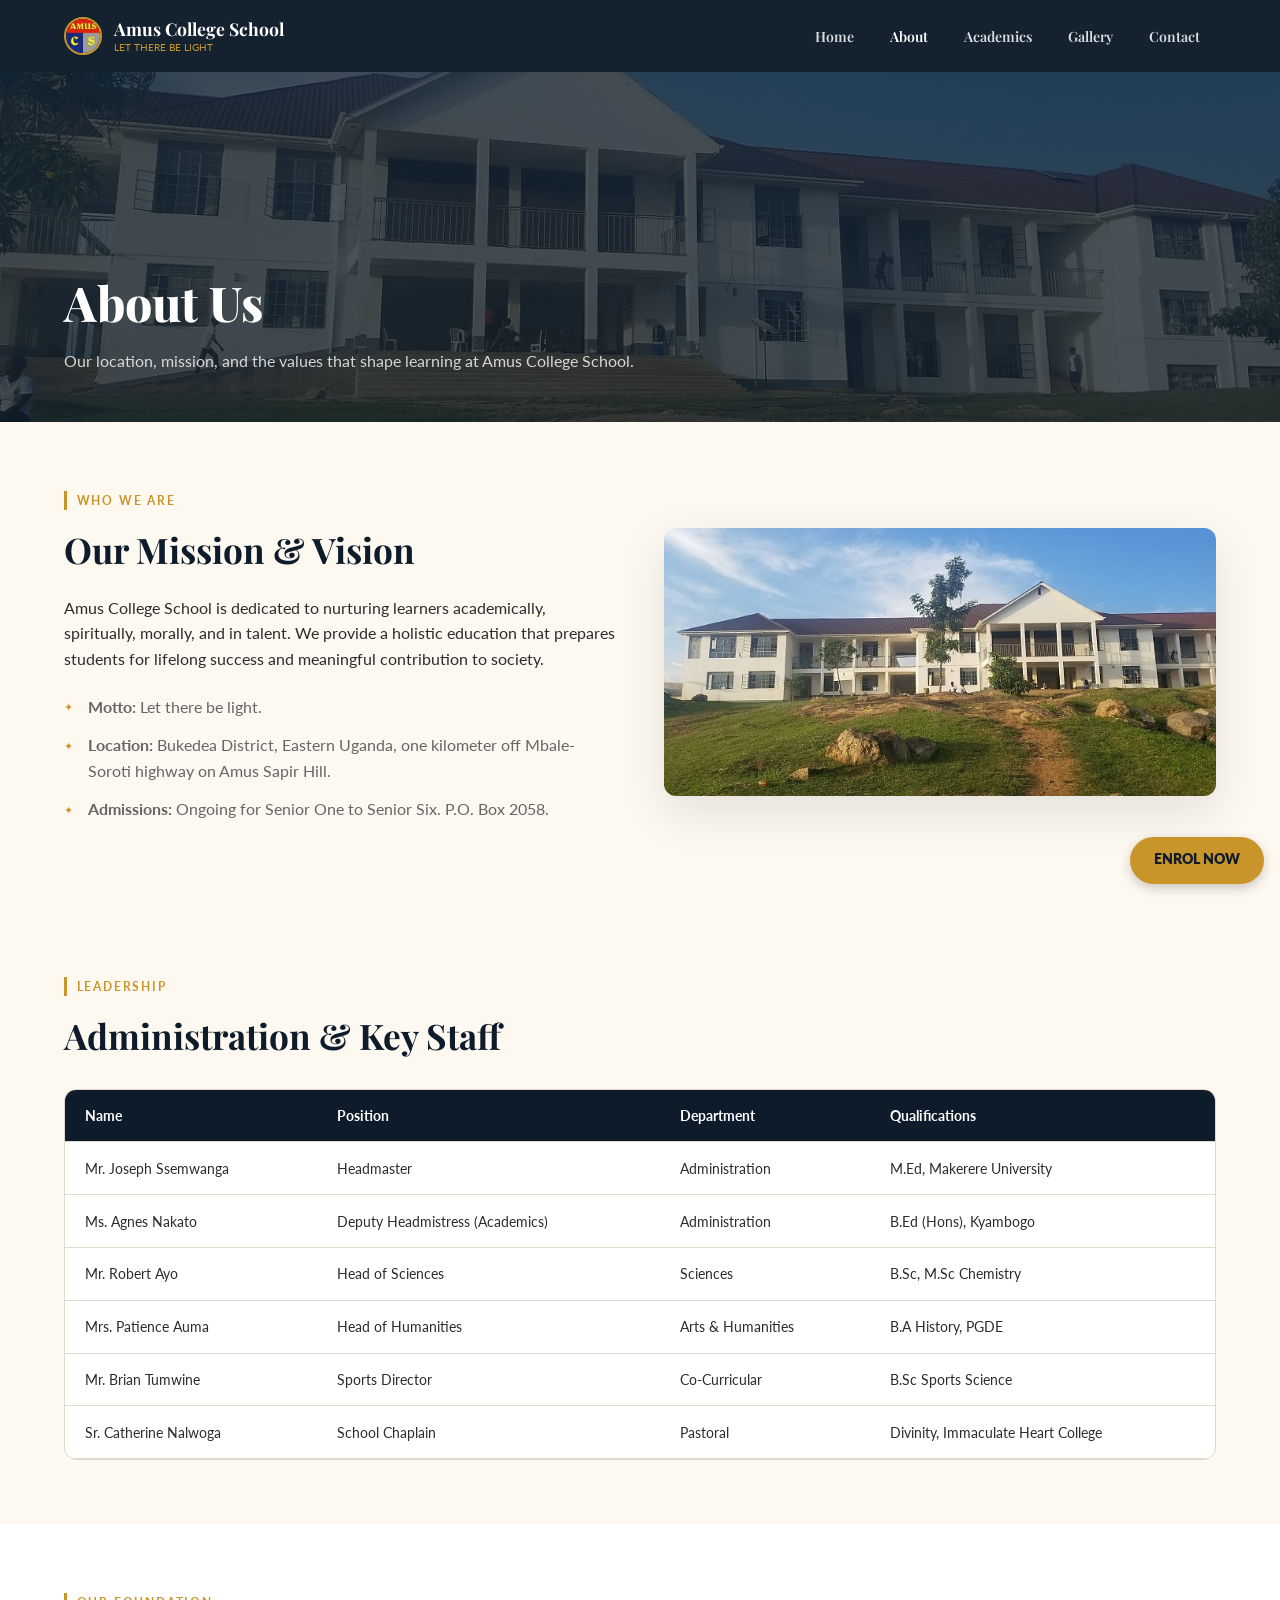
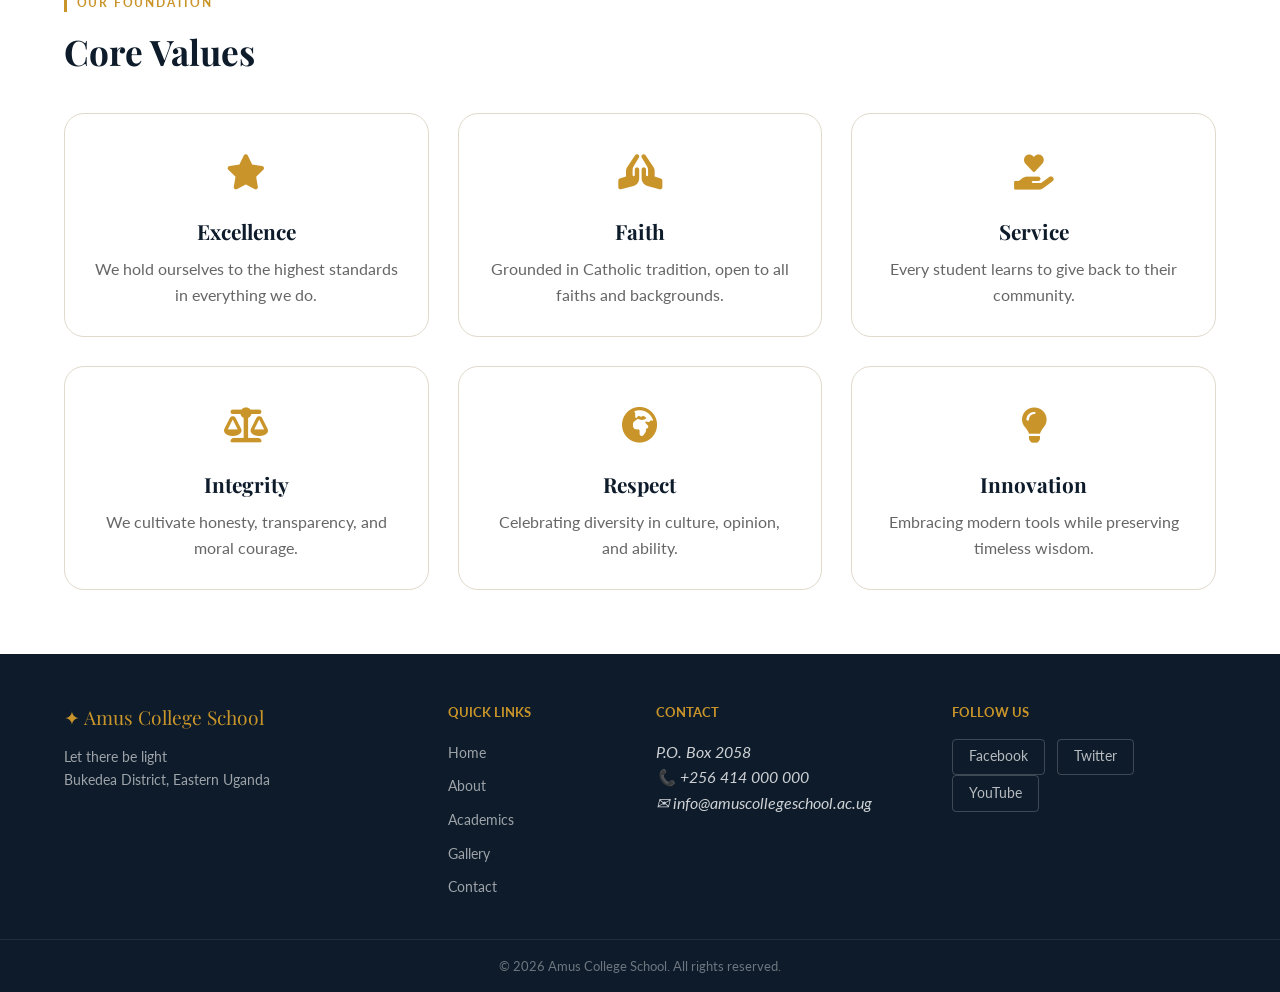
==== about.html @ 191d6534 "Initial commit" ====
<!DOCTYPE html>
<html lang="en">
<head>
  <meta charset="UTF-8" />
  <meta name="viewport" content="width=device-width, initial-scale=1.0" />
  <title>Amus College School – About Us</title>
  <!-- Google Fonts (same as main site) -->
  <link rel="preconnect" href="https://fonts.googleapis.com">
  <link rel="preconnect" href="https://fonts.gstatic.com" crossorigin>
  <link href="https://fonts.googleapis.com/css2?family=Playfair+Display:ital,wght@0,700;0,900;1,700&family=Lato:wght@400;600;700&display=swap" rel="stylesheet">
  <!-- Font Awesome 6 (free icons) -->
  <link rel="stylesheet" href="https://cdnjs.cloudflare.com/ajax/libs/font-awesome/6.0.0-beta3/css/all.min.css">
  <style>
    /* ---------- GLOBAL STYLES (matching main site) ---------- */
    :root {
      --navy: #0d1b2a;
      --gold: #c9952a;
      --gold-light: #f0c96a;
      --cream: #fdf8f0;
      --white: #ffffff;
      --text: #2c2c2c;
      --text-light: #666;
      --border: #e0d9cc;
      --light-bg: #f5f0e8;
      --header-h: 72px;
    }

    * {
      margin: 0;
      padding: 0;
      box-sizing: border-box;
    }

    body {
      font-family: 'Lato', sans-serif;
      color: var(--text);
      background: var(--cream);
      line-height: 1.6;
    }

    h1, h2, h3, h4, .logo-name, .nav-link {
      font-family: 'Playfair Display', serif;
    }

    .container {
      max-width: 1200px;
      margin: 0 auto;
      padding: 0 1.5rem;
    }

    .section-pad {
      padding: 4rem 0;
    }

    .section-label {
      display: inline-block;
      text-transform: uppercase;
      letter-spacing: 0.15em;
      font-size: 0.75rem;
      font-weight: 700;
      color: var(--gold);
      border-left: 3px solid var(--gold);
      padding-left: 0.6rem;
      margin-bottom: 0.75rem;
    }

    h2 {
      font-size: clamp(1.5rem, 3vw, 2.2rem);
      margin-bottom: 1rem;
      color: var(--navy);
    }

    .two-col {
      display: grid;
      grid-template-columns: 1fr 1fr;
      gap: 3rem;
      align-items: center;
    }

    .styled-list {
      list-style: none;
      margin: 1rem 0;
    }
    .styled-list li {
      padding: 0.4rem 0 0.4rem 1.5rem;
      position: relative;
      color: var(--text-light);
    }
    .styled-list li::before {
      content: '✦';
      position: absolute;
      left: 0;
      color: var(--gold);
      font-size: 0.7rem;
      top: 0.7rem;
    }

    .welcome-img {
      border-radius: 12px;
      width: 100%;
      object-fit: cover;
      box-shadow: 0 16px 48px rgba(13,27,42,0.1);
    }

    /* Table styles */
    .table-wrap {
      overflow-x: auto;
      border-radius: 12px;
      margin-top: 1.5rem;
      background: var(--white);
      border: 1px solid var(--border);
    }
    .staff-table {
      width: 100%;
      border-collapse: collapse;
      font-size: 0.9rem;
    }
    .staff-table thead tr {
      background: var(--navy);
      color: var(--white);
    }
    .staff-table th, .staff-table td {
      padding: 0.9rem 1.25rem;
      text-align: left;
      border-bottom: 1px solid var(--border);
    }
    .staff-table th {
      font-weight: 700;
    }
    .staff-table tbody tr:hover {
      background: rgba(201,149,42,0.05);
    }

    /* Values grid (cards) - now on white background (no navy) */
    .values-grid {
      display: grid;
      grid-template-columns: repeat(auto-fit, minmax(280px, 1fr));
      gap: 1.8rem;
      margin-top: 2rem;
    }
    .value-card {
      background: var(--white);
      border: 1px solid var(--border);
      border-radius: 20px;
      padding: 1.8rem;
      text-align: center;
      transition: transform 0.2s ease;
    }
    .value-card:hover {
      transform: translateY(-5px);
      border-color: var(--gold-light);
    }
    .val-icon {
      font-size: 2.2rem;
      margin-bottom: 1rem;
      display: block;
      color: var(--gold);
    }
    .value-card h4 {
      font-size: 1.3rem;
      margin-bottom: 0.5rem;
      color: var(--navy);
    }
    .value-card p {
      color: var(--text-light);
    }

    /* Background variant for dark section (not used for Core Values anymore, but kept for any future use) */
    .bg-dark-alt {
      background: var(--navy);
    }
    .bg-dark-alt .section-label {
      color: var(--gold);
    }
    .bg-dark-alt h2 {
      color: var(--white);
    }
    .bg-dark-alt .value-card {
      background: rgba(255,255,255,0.06);
      border-color: rgba(255,255,255,0.1);
    }
    .bg-dark-alt .value-card h4 {
      color: var(--gold-light);
    }
    .bg-dark-alt .value-card p {
      color: rgba(255,255,255,0.7);
    }
    .bg-dark-alt .val-icon {
      color: var(--gold);
    }

    /* Header & Navigation (identical to main site) */
    #main-header {
      position: fixed;
      top: 0; left: 0; right: 0;
      z-index: 1000;
      height: var(--header-h);
      background: rgba(13, 27, 42, 0.97);
      backdrop-filter: blur(8px);
    }
    .header-inner {
      max-width: 1200px;
      margin: 0 auto;
      padding: 0 1.5rem;
      height: 100%;
      display: flex;
      align-items: center;
      justify-content: space-between;
    }
    .logo-block { display: flex; align-items: center; gap: 0.75rem; }
    .logo-crest { width: 38px; height: 38px; border-radius: 50%; border: 2px solid var(--gold); display: grid; place-items: center; }
    .logo-crest img { width: 100%; height: 100%; object-fit: cover; border-radius: 50%; }
    .logo-name { font-size: 1.1rem; font-weight: 700; color: var(--white); margin-bottom: 0.1rem; }
    .logo-tag { font-size: 0.65rem; color: var(--gold); text-transform: uppercase; display: inline-block; }
    /* Ensure tagline sits slightly below school name */
    .logo-block > div {
      display: flex;
      flex-direction: column;
      align-items: flex-start;
      line-height: 1.2;
    }
    #main-nav ul { display: flex; align-items: center; gap: 0.25rem; list-style: none; }
    .nav-link { padding: 0.5rem 1rem; color: rgba(255,255,255,0.85); font-size: 0.88rem; font-weight: 600; text-decoration: none; }
    .nav-link:hover, .nav-link.active { color: var(--white); }
    .hamburger { display: none; flex-direction: column; justify-content: center; gap: 5px; background: var(--navy); border: 1px solid var(--gold); cursor: pointer; position: fixed; right: 1rem; top: 1.1rem; z-index: 1001; width: 44px; height: 44px; border-radius: 4px; }
    .hamburger span { display: block; width: 24px; height: 2px; background: var(--white); margin: 0 auto; }

    /* Page Banner */
    .page-banner {
      position: relative;
      height: 350px;
      display: flex;
      align-items: flex-end;
      padding-bottom: 3rem;
      background-size: cover;
      background-position: center;
      margin-top: var(--header-h);
    }
    .banner-overlay {
      position: absolute;
      inset: 0;
      background: rgba(13,27,42,0.75);
    }
    .banner-content {
      position: relative;
      z-index: 1;
      padding: 0 1.5rem;
      max-width: 1200px;
      margin: 0 auto;
      width: 100%;
    }
    .banner-content h1 {
      color: var(--white);
      font-size: clamp(2rem, 5vw, 3rem);
      font-weight: 800;
    }
    .banner-content p {
      color: rgba(255,255,255,0.8);
      margin-top: 0.5rem;
    }

    /* Footer */
    #main-footer {
      background: var(--navy);
      color: rgba(255,255,255,0.8);
      padding: 3rem 0 0;
    }
    .footer-inner {
      max-width: 1200px;
      margin: 0 auto;
      padding: 0 1.5rem 2rem;
      display: grid;
      grid-template-columns: 2fr 1fr 1.5fr 1.5fr;
      gap: 2rem;
    }
    .footer-logo {
      font-family: 'Playfair Display', serif;
      font-size: 1.2rem;
      color: var(--gold);
      margin-bottom: 0.75rem;
    }
    .footer-col p { font-size: 0.9rem; color: rgba(255,255,255,0.6); }
    .footer-col h5 { font-size: 0.8rem; font-weight: 700; text-transform: uppercase; color: var(--gold); margin-bottom: 1rem; }
    .footer-col ul { list-style: none; }
    .footer-col ul li { margin-bottom: 0.5rem; }
    .footer-col ul a { color: rgba(255,255,255,0.6); text-decoration: none; font-size: 0.9rem; }
    .footer-col ul a:hover { color: var(--gold); }
    .social-btn { display: inline-block; padding: 0.4rem 1rem; border: 1px solid rgba(255,255,255,0.2); border-radius: 4px; color: rgba(255,255,255,0.7); font-size: 0.85rem; text-decoration: none; margin-right: 0.5rem; }
    .footer-bottom {
      border-top: 1px solid rgba(255,255,255,0.08);
      padding: 1rem 1.5rem;
      text-align: center;
      font-size: 0.8rem;
      color: rgba(255,255,255,0.4);
    }

    /* Floating CTA */
    .floating-enrol-btn {
      position: fixed;
      right: 1rem; bottom: 1rem;
      z-index: 1200;
      background: var(--gold);
      color: var(--navy);
      font-weight: 800;
      font-size: 0.85rem;
      text-transform: uppercase;
      padding: 0.8rem 1.5rem;
      border-radius: 999px;
      text-decoration: none;
      box-shadow: 0 4px 12px rgba(0,0,0,0.2);
    }

    /* Responsive */
    @media (max-width: 768px) {
      #main-header { display: none; }
      .hamburger { display: flex; background: var(--navy); position: fixed; right: 1rem; top: 1rem; z-index: 9999; }
      #main-nav {
        position: fixed;
        top: 0; left: 0; right: 0;
        background: var(--navy);
        padding: 5rem 1.5rem 2rem;
        transform: translateY(-110%);
        transition: transform 0.25s ease;
        z-index: 9998;
      }
      #main-nav.open { transform: translateY(0); }
      #main-nav ul { flex-direction: column; gap: 0.5rem; }
      .nav-link { display: block; padding: 0.75rem 0; border-bottom: 1px solid rgba(255,255,255,0.1); }
      .two-col { grid-template-columns: 1fr; gap: 2rem; }
      .footer-inner { grid-template-columns: 1fr; }
      .page-banner { height: 250px; }
    }

    /* Scroll reveal animation */
    .value-card, .staff-table, .welcome-img {
      opacity: 0;
      transform: translateY(20px);
      transition: opacity 0.5s ease, transform 0.5s ease;
    }
    .animate-in {
      opacity: 1 !important;
      transform: translateY(0) !important;
    }
  </style>
</head>
<body data-page-title="About">

  <!-- HEADER / NAV -->
  <header id="main-header">
    <div class="header-inner">
      <div class="logo-block">
        <div class="logo-crest"><img src="images/sd_634c3c886d6c9.jpg" alt="Amus College School logo" /></div>
        <div>
          <span class="logo-name">Amus College School</span>
          <span class="logo-tag">Let there be light</span>
        </div>
      </div>
      <nav id="main-nav">
        <ul>
          <li><a href="index.html" class="nav-link">Home</a></li>
          <li><a href="about.html" class="nav-link active">About</a></li>
          <li><a href="academics.html" class="nav-link">Academics</a></li>
          <li><a href="gallery.html" class="nav-link">Gallery</a></li>
          <li><a href="contact.html" class="nav-link">Contact</a></li>
        </ul>
      </nav>
      <button class="hamburger" id="hamburger" aria-label="Toggle menu">
        <span></span><span></span><span></span>
      </button>
    </div>
  </header>

  <!-- PAGE BANNER -->
  <section class="page-banner" style="background-image: url('images/sd_63274e34be51c.jpg')">
    <div class="banner-overlay"></div>
    <div class="banner-content">
      <h1>About Us</h1>
      <p>Our location, mission, and the values that shape learning at Amus College School.</p>
    </div>
  </section>

  <!-- MISSION & VISION -->
  <section class="section-pad">
    <div class="container two-col">
      <div>
        <span class="section-label">Who We Are</span>
        <h2>Our Mission &amp; Vision</h2>
        <p>Amus College School is dedicated to nurturing learners academically, spiritually, morally, and in talent. We provide a holistic education that prepares students for lifelong success and meaningful contribution to society.</p>
        <ul class="styled-list">
          <li><strong>Motto:</strong> Let there be light.</li>
          <li><strong>Location:</strong> Bukedea District, Eastern Uganda, one kilometer off Mbale-Soroti highway on Amus Sapir Hill.</li>
          <li><strong>Admissions:</strong> Ongoing for Senior One to Senior Six. P.O. Box 2058.</li>
        </ul>
      </div>
      <div class="welcome-img-wrap">
        <img src="images/sd_63274c30bddf9.jpg" alt="School main building" class="welcome-img" />
      </div>
    </div>
  </section>

  <!-- STAFF TABLE: Leadership -->
  <section class="section-pad">
    <div class="container">
      <span class="section-label">Leadership</span>
      <h2>Administration &amp; Key Staff</h2>
      <div class="table-wrap">
        <table class="staff-table">
          <thead>
            <tr><th>Name</th><th>Position</th><th>Department</th><th>Qualifications</th></tr>
          </thead>
          <tbody>
            <tr><td>Mr. Joseph Ssemwanga</td><td>Headmaster</td><td>Administration</td><td>M.Ed, Makerere University</td></tr>
            <tr><td>Ms. Agnes Nakato</td><td>Deputy Headmistress (Academics)</td><td>Administration</td><td>B.Ed (Hons), Kyambogo</td></tr>
            <tr><td>Mr. Robert Ayo</td><td>Head of Sciences</td><td>Sciences</td><td>B.Sc, M.Sc Chemistry</td></tr>
            <tr><td>Mrs. Patience Auma</td><td>Head of Humanities</td><td>Arts & Humanities</td><td>B.A History, PGDE</td></tr>
            <tr><td>Mr. Brian Tumwine</td><td>Sports Director</td><td>Co-Curricular</td><td>B.Sc Sports Science</td></tr>
            <tr><td>Sr. Catherine Nalwoga</td><td>School Chaplain</td><td>Pastoral</td><td>Divinity, Immaculate Heart College</td></tr>
          </tbody>
        </table>
      </div>
    </div>
  </section>

  <!-- CORE VALUES SECTION – NOW ON WHITE BACKGROUND (no navy) -->
  <section class="section-pad" style="background: var(--white);">
    <div class="container">
      <span class="section-label">Our Foundation</span>
      <h2>Core Values</h2>
      <div class="values-grid">
        <div class="value-card"><div class="val-icon"><i class="fas fa-star"></i></div><h4>Excellence</h4><p>We hold ourselves to the highest standards in everything we do.</p></div>
        <div class="value-card"><div class="val-icon"><i class="fas fa-hands-praying"></i></div><h4>Faith</h4><p>Grounded in Catholic tradition, open to all faiths and backgrounds.</p></div>
        <div class="value-card"><div class="val-icon"><i class="fas fa-hand-holding-heart"></i></div><h4>Service</h4><p>Every student learns to give back to their community.</p></div>
        <div class="value-card"><div class="val-icon"><i class="fas fa-balance-scale"></i></div><h4>Integrity</h4><p>We cultivate honesty, transparency, and moral courage.</p></div>
        <div class="value-card"><div class="val-icon"><i class="fas fa-globe-africa"></i></div><h4>Respect</h4><p>Celebrating diversity in culture, opinion, and ability.</p></div>
        <div class="value-card"><div class="val-icon"><i class="fas fa-lightbulb"></i></div><h4>Innovation</h4><p>Embracing modern tools while preserving timeless wisdom.</p></div>
      </div>
    </div>
  </section>

   <!-- FOOTER: shared footer component -->
  <footer id="main-footer">
    <div class="footer-inner">
      <div class="footer-col">
        <!-- sch: footer branding updated -->
        <div class="footer-logo">✦ Amus College School</div>
        <p>Let there be light<br />Bukedea District, Eastern Uganda</p>
      </div>
      <div class="footer-col">
        <h5>Quick Links</h5>
        <ul>
          <li><a href="index.html">Home</a></li>
          <li><a href="about.html">About</a></li>
          <li><a href="academics.html">Academics</a></li>
          <li><a href="gallery.html">Gallery</a></li>
          <li><a href="contact.html">Contact</a></li>
        </ul>
      </div>
      <div class="footer-col">
        <h5>Contact</h5>
        <!-- sch: contact email updated -->
        <address>P.O. Box 2058<br />📞 +256 414 000 000<br />✉ info@amuscollegeschool.ac.ug</address>
      </div>
      <div class="footer-col">
        <h5>Follow Us</h5>
        <div class="social-links">
          <a href="#" class="social-btn">Facebook</a>
          <a href="#" class="social-btn">Twitter</a>
          <a href="#" class="social-btn">YouTube</a>
        </div>
      </div>
    </div>
    <!-- sch: copyright name updated -->
    <div class="footer-bottom"><p>&copy; 2026 Amus College School. All rights reserved.</p></div>
  </footer>
  

  <a href="contact.html#registration" class="floating-enrol-btn">Enrol Now</a>

  <script>
    (function() {
      // Brand injection
      const brand = { name: 'Amus College School', tagline: 'Let there be light' };
      const logoNameEls = document.querySelectorAll('.logo-name');
      const logoTags = document.querySelectorAll('.logo-tag');
      const footerLogo = document.querySelector('.footer-logo');
      logoNameEls.forEach(el => el.textContent = brand.name);
      logoTags.forEach(el => el.textContent = brand.tagline);
      if (footerLogo) footerLogo.textContent = `✦ ${brand.name}`;
      
      // Page title
      const pageTitle = document.body.getAttribute('data-page-title');
      if (pageTitle) document.title = `${brand.name} – ${pageTitle}`;

      // Header scroll shadow
      const header = document.getElementById('main-header');
      if (header) {
        window.addEventListener('scroll', () => {
          header.style.boxShadow = window.scrollY > 30 ? '0 4px 24px rgba(0,0,0,0.4)' : '';
        });
      }

      // Hamburger menu
      const hamburger = document.getElementById('hamburger');
      const mainNav = document.getElementById('main-nav');
      if (hamburger && mainNav) {
        hamburger.addEventListener('click', () => {
          const isOpen = mainNav.classList.toggle('open');
          hamburger.setAttribute('aria-expanded', isOpen);
          const spans = hamburger.querySelectorAll('span');
          if (isOpen) {
            spans[0].style.transform = 'rotate(45deg) translate(5px, 5px)';
            spans[1].style.opacity = '0';
            spans[2].style.transform = 'rotate(-45deg) translate(5px, -5px)';
          } else {
            spans.forEach(s => { s.style.transform = ''; s.style.opacity = ''; });
          }
        });
        mainNav.querySelectorAll('.nav-link').forEach(link => {
          link.addEventListener('click', () => {
            mainNav.classList.remove('open');
            hamburger.setAttribute('aria-expanded', 'false');
            hamburger.querySelectorAll('span').forEach(s => { s.style.transform = ''; s.style.opacity = ''; });
          });
        });
      }

      // Scroll reveal animation
      const animatedElements = document.querySelectorAll('.value-card, .staff-table, .welcome-img');
      const observer = new IntersectionObserver((entries) => {
        entries.forEach(entry => {
          if (entry.isIntersecting) {
            entry.target.classList.add('animate-in');
            observer.unobserve(entry.target);
          }
        });
      }, { threshold: 0.1 });
      animatedElements.forEach(el => observer.observe(el));
    })();
  </script>
</body>
</html>
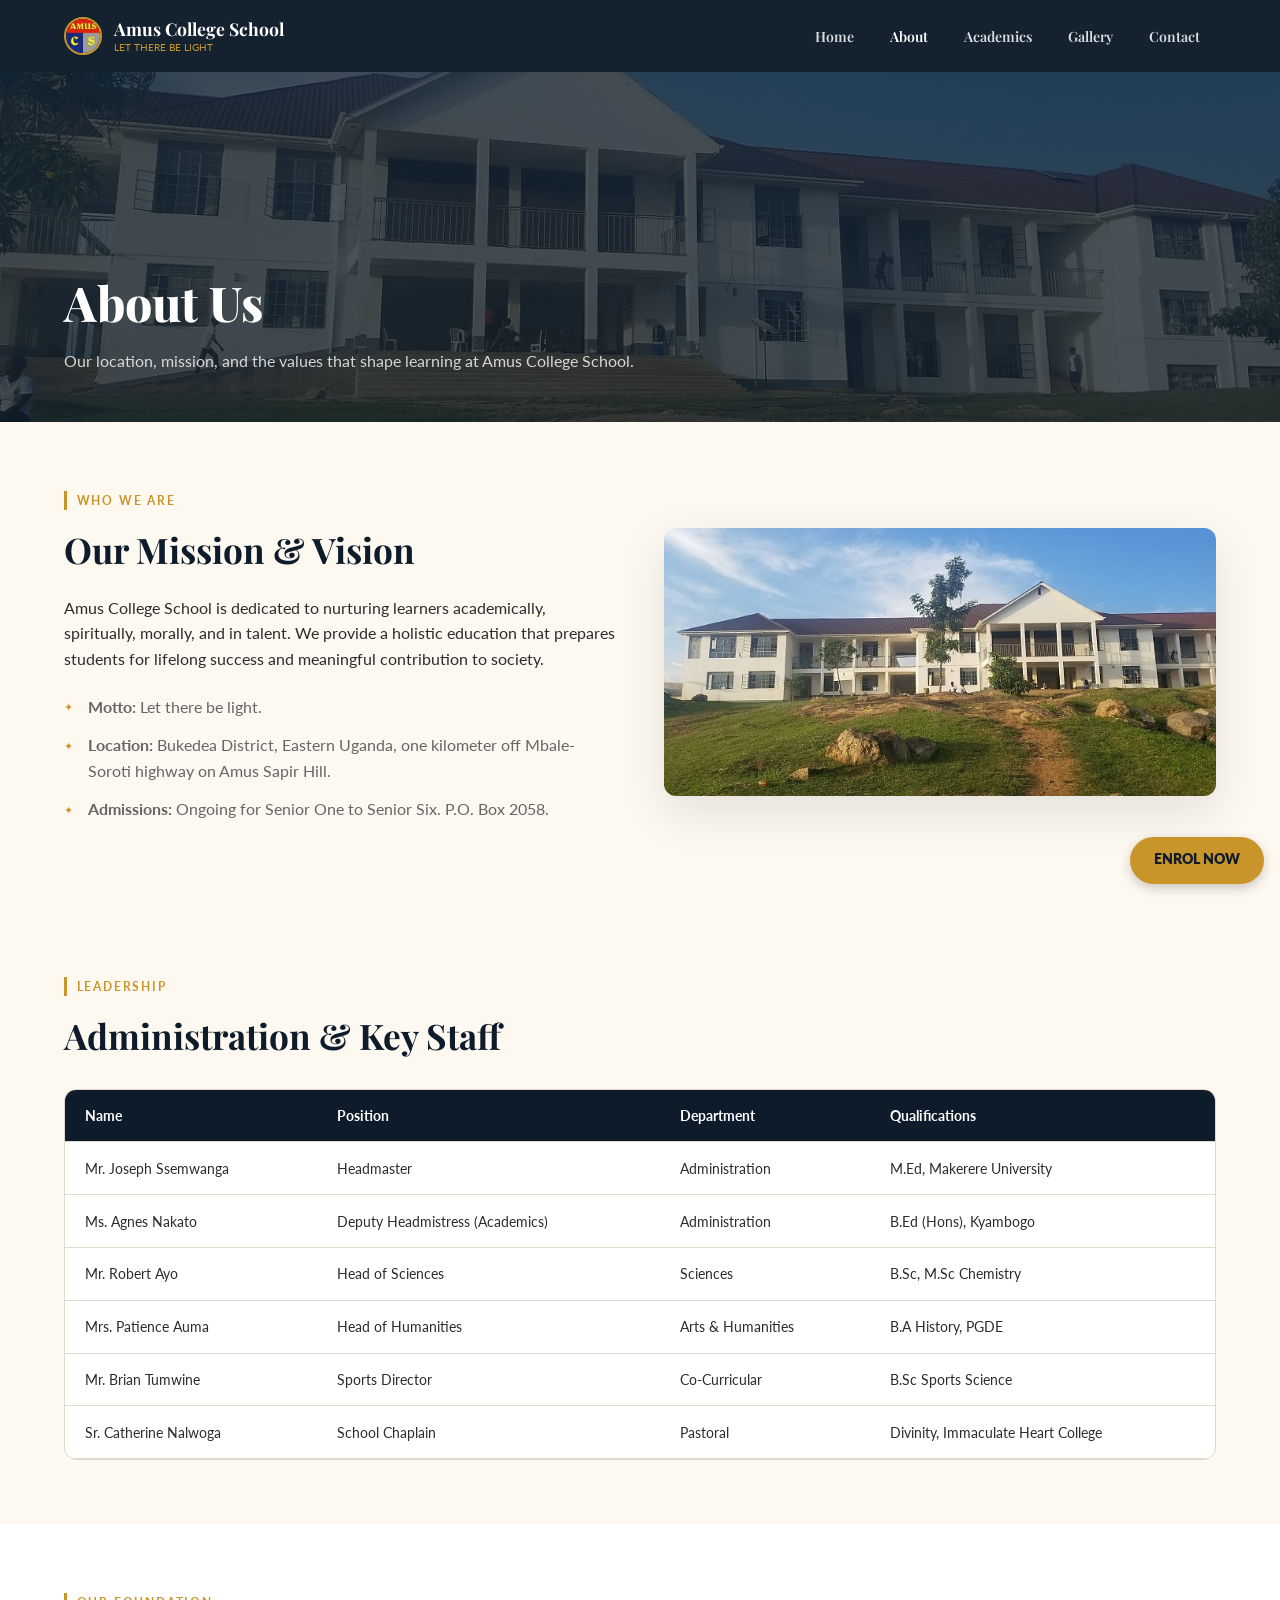
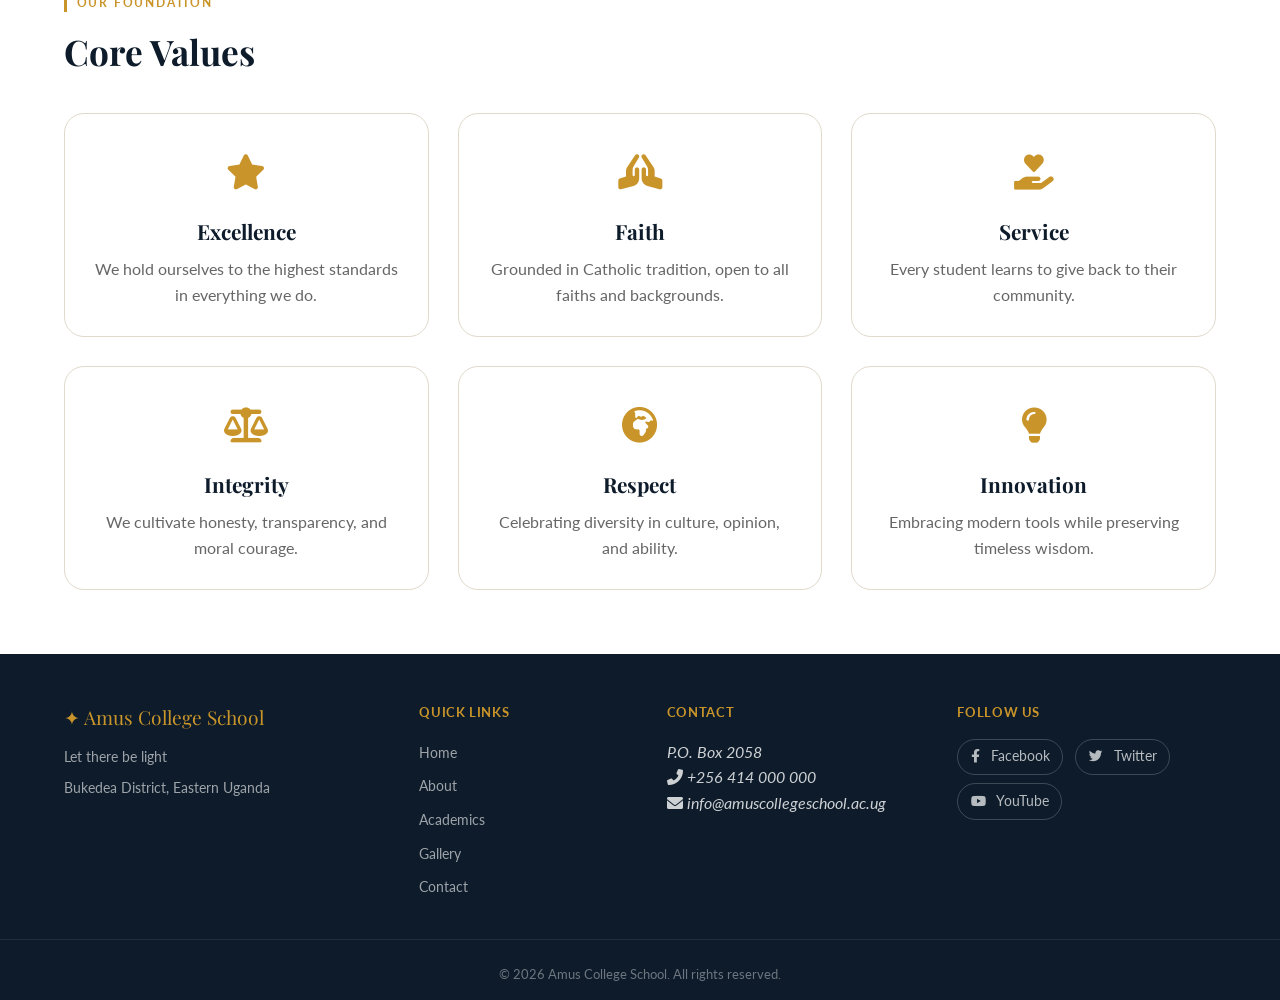
==== commit afef3115: "Initial commit" ====
--- a/about.html
+++ b/about.html
@@ -4,11 +4,11 @@
   <meta charset="UTF-8" />
   <meta name="viewport" content="width=device-width, initial-scale=1.0" />
   <title>Amus College School – About Us</title>
-  <!-- Google Fonts (same as main site) -->
+  <!-- Google Fonts -->
   <link rel="preconnect" href="https://fonts.googleapis.com">
   <link rel="preconnect" href="https://fonts.gstatic.com" crossorigin>
   <link href="https://fonts.googleapis.com/css2?family=Playfair+Display:ital,wght@0,700;0,900;1,700&family=Lato:wght@400;600;700&display=swap" rel="stylesheet">
-  <!-- Font Awesome 6 (free icons) -->
+  <!-- Font Awesome 6 -->
   <link rel="stylesheet" href="https://cdnjs.cloudflare.com/ajax/libs/font-awesome/6.0.0-beta3/css/all.min.css">
   <style>
     /* ---------- GLOBAL STYLES (matching main site) ---------- */
@@ -131,7 +131,7 @@
       background: rgba(201,149,42,0.05);
     }
 
-    /* Values grid (cards) - now on white background (no navy) */
+    /* Values grid (cards) */
     .values-grid {
       display: grid;
       grid-template-columns: repeat(auto-fit, minmax(280px, 1fr));
@@ -165,31 +165,7 @@
       color: var(--text-light);
     }
 
-    /* Background variant for dark section (not used for Core Values anymore, but kept for any future use) */
-    .bg-dark-alt {
-      background: var(--navy);
-    }
-    .bg-dark-alt .section-label {
-      color: var(--gold);
-    }
-    .bg-dark-alt h2 {
-      color: var(--white);
-    }
-    .bg-dark-alt .value-card {
-      background: rgba(255,255,255,0.06);
-      border-color: rgba(255,255,255,0.1);
-    }
-    .bg-dark-alt .value-card h4 {
-      color: var(--gold-light);
-    }
-    .bg-dark-alt .value-card p {
-      color: rgba(255,255,255,0.7);
-    }
-    .bg-dark-alt .val-icon {
-      color: var(--gold);
-    }
-
-    /* Header & Navigation (identical to main site) */
+    /* Header & Navigation */
     #main-header {
       position: fixed;
       top: 0; left: 0; right: 0;
@@ -212,7 +188,6 @@
     .logo-crest img { width: 100%; height: 100%; object-fit: cover; border-radius: 50%; }
     .logo-name { font-size: 1.1rem; font-weight: 700; color: var(--white); margin-bottom: 0.1rem; }
     .logo-tag { font-size: 0.65rem; color: var(--gold); text-transform: uppercase; display: inline-block; }
-    /* Ensure tagline sits slightly below school name */
     .logo-block > div {
       display: flex;
       flex-direction: column;
@@ -270,7 +245,7 @@
       margin: 0 auto;
       padding: 0 1.5rem 2rem;
       display: grid;
-      grid-template-columns: 2fr 1fr 1.5fr 1.5fr;
+      grid-template-columns: 1.5fr 1fr 1.2fr 1.2fr;
       gap: 2rem;
     }
     .footer-logo {
@@ -279,16 +254,35 @@
       color: var(--gold);
       margin-bottom: 0.75rem;
     }
-    .footer-col p { font-size: 0.9rem; color: rgba(255,255,255,0.6); }
-    .footer-col h5 { font-size: 0.8rem; font-weight: 700; text-transform: uppercase; color: var(--gold); margin-bottom: 1rem; }
+    .footer-col p { font-size: 0.9rem; color: rgba(255,255,255,0.6); margin-bottom: 0.5rem; }
+    .footer-col h5 { font-size: 0.8rem; font-weight: 700; text-transform: uppercase; color: var(--gold); margin-bottom: 1rem; letter-spacing: 0.05em; }
     .footer-col ul { list-style: none; }
     .footer-col ul li { margin-bottom: 0.5rem; }
-    .footer-col ul a { color: rgba(255,255,255,0.6); text-decoration: none; font-size: 0.9rem; }
+    .footer-col ul a { color: rgba(255,255,255,0.6); text-decoration: none; font-size: 0.9rem; transition: color 0.2s; }
     .footer-col ul a:hover { color: var(--gold); }
-    .social-btn { display: inline-block; padding: 0.4rem 1rem; border: 1px solid rgba(255,255,255,0.2); border-radius: 4px; color: rgba(255,255,255,0.7); font-size: 0.85rem; text-decoration: none; margin-right: 0.5rem; }
+    .social-links .social-btn {
+      display: inline-block;
+      padding: 0.4rem 0.8rem;
+      margin-right: 0.5rem;
+      margin-bottom: 0.5rem;
+      border: 1px solid rgba(255,255,255,0.2);
+      border-radius: 40px;
+      color: rgba(255,255,255,0.7);
+      font-size: 0.85rem;
+      text-decoration: none;
+      transition: all 0.2s;
+    }
+    .social-links .social-btn i {
+      margin-right: 0.4rem;
+    }
+    .social-links .social-btn:hover {
+      background: var(--gold);
+      border-color: var(--gold);
+      color: var(--navy);
+    }
     .footer-bottom {
       border-top: 1px solid rgba(255,255,255,0.08);
-      padding: 1rem 1.5rem;
+      padding: 1.5rem 1.5rem 1rem;
       text-align: center;
       font-size: 0.8rem;
       color: rgba(255,255,255,0.4);
@@ -308,27 +302,69 @@
       border-radius: 999px;
       text-decoration: none;
       box-shadow: 0 4px 12px rgba(0,0,0,0.2);
-    }
-
-    /* Responsive */
+      transition: background 0.2s;
+    }
+    .floating-enrol-btn:hover {
+      background: var(--gold-light);
+    }
+
+    /* ========== MOBILE HEADER FIX (override global) ========== */
     @media (max-width: 768px) {
-      #main-header { display: none; }
-      .hamburger { display: flex; background: var(--navy); position: fixed; right: 1rem; top: 1rem; z-index: 9999; }
+      #main-header {
+        display: flex !important;
+        height: var(--header-h) !important;
+        background: var(--navy) !important;
+        backdrop-filter: none !important;
+        position: fixed;
+        top: 0;
+        left: 0;
+        right: 0;
+        z-index: 1000;
+      }
+      .mobile-top-bar {
+        display: none !important;
+      }
       #main-nav {
         position: fixed;
-        top: 0; left: 0; right: 0;
+        top: var(--header-h);
+        left: 0;
+        right: 0;
         background: var(--navy);
-        padding: 5rem 1.5rem 2rem;
-        transform: translateY(-110%);
-        transition: transform 0.25s ease;
-        z-index: 9998;
-      }
-      #main-nav.open { transform: translateY(0); }
-      #main-nav ul { flex-direction: column; gap: 0.5rem; }
-      .nav-link { display: block; padding: 0.75rem 0; border-bottom: 1px solid rgba(255,255,255,0.1); }
-      .two-col { grid-template-columns: 1fr; gap: 2rem; }
-      .footer-inner { grid-template-columns: 1fr; }
-      .page-banner { height: 250px; }
+        padding: 1rem 1.5rem;
+        transform: translateY(-200%);
+        transition: transform 0.3s ease;
+        z-index: 999;
+      }
+      #main-nav.open {
+        transform: translateY(0);
+        display: block !important;
+      }
+      #main-nav ul {
+        flex-direction: column;
+        gap: 0;
+      }
+      .nav-link {
+        display: block;
+        padding: 0.75rem 0;
+        border-bottom: 1px solid rgba(255,255,255,0.07);
+      }
+      .hamburger {
+        display: flex !important;
+        position: relative;
+        right: auto;
+        top: auto;
+      }
+      .two-col {
+        grid-template-columns: 1fr;
+        gap: 2rem;
+      }
+      .footer-inner {
+        grid-template-columns: 1fr;
+        gap: 1.5rem;
+      }
+      .page-banner {
+        height: 250px;
+      }
     }
 
     /* Scroll reveal animation */
@@ -421,7 +457,7 @@
     </div>
   </section>
 
-  <!-- CORE VALUES SECTION – NOW ON WHITE BACKGROUND (no navy) -->
+  <!-- CORE VALUES SECTION – WHITE BACKGROUND -->
   <section class="section-pad" style="background: var(--white);">
     <div class="container">
       <span class="section-label">Our Foundation</span>
@@ -437,13 +473,13 @@
     </div>
   </section>
 
-   <!-- FOOTER: shared footer component -->
+  <!-- FOOTER (with Font Awesome icons) -->
   <footer id="main-footer">
     <div class="footer-inner">
       <div class="footer-col">
-        <!-- sch: footer branding updated -->
         <div class="footer-logo">✦ Amus College School</div>
-        <p>Let there be light<br />Bukedea District, Eastern Uganda</p>
+        <p>Let there be light</p>
+        <p>Bukedea District, Eastern Uganda</p>
       </div>
       <div class="footer-col">
         <h5>Quick Links</h5>
@@ -457,22 +493,25 @@
       </div>
       <div class="footer-col">
         <h5>Contact</h5>
-        <!-- sch: contact email updated -->
-        <address>P.O. Box 2058<br />📞 +256 414 000 000<br />✉ info@amuscollegeschool.ac.ug</address>
+        <address>
+          P.O. Box 2058<br />
+          <i class="fas fa-phone-alt"></i> +256 414 000 000<br />
+          <i class="fas fa-envelope"></i> info@amuscollegeschool.ac.ug
+        </address>
       </div>
       <div class="footer-col">
         <h5>Follow Us</h5>
         <div class="social-links">
-          <a href="#" class="social-btn">Facebook</a>
-          <a href="#" class="social-btn">Twitter</a>
-          <a href="#" class="social-btn">YouTube</a>
+          <a href="#" class="social-btn"><i class="fab fa-facebook-f"></i> Facebook</a>
+          <a href="#" class="social-btn"><i class="fab fa-twitter"></i> Twitter</a>
+          <a href="#" class="social-btn"><i class="fab fa-youtube"></i> YouTube</a>
         </div>
       </div>
     </div>
-    <!-- sch: copyright name updated -->
-    <div class="footer-bottom"><p>&copy; 2026 Amus College School. All rights reserved.</p></div>
+    <div class="footer-bottom">
+      <p>&copy; 2026 Amus College School. All rights reserved.</p>
+    </div>
   </footer>
-  
 
   <a href="contact.html#registration" class="floating-enrol-btn">Enrol Now</a>
 
@@ -485,7 +524,7 @@
       const footerLogo = document.querySelector('.footer-logo');
       logoNameEls.forEach(el => el.textContent = brand.name);
       logoTags.forEach(el => el.textContent = brand.tagline);
-      if (footerLogo) footerLogo.textContent = `✦ ${brand.name}`;
+      if (footerLogo) footerLogo.innerHTML = `✦ ${brand.name}`;
       
       // Page title
       const pageTitle = document.body.getAttribute('data-page-title');
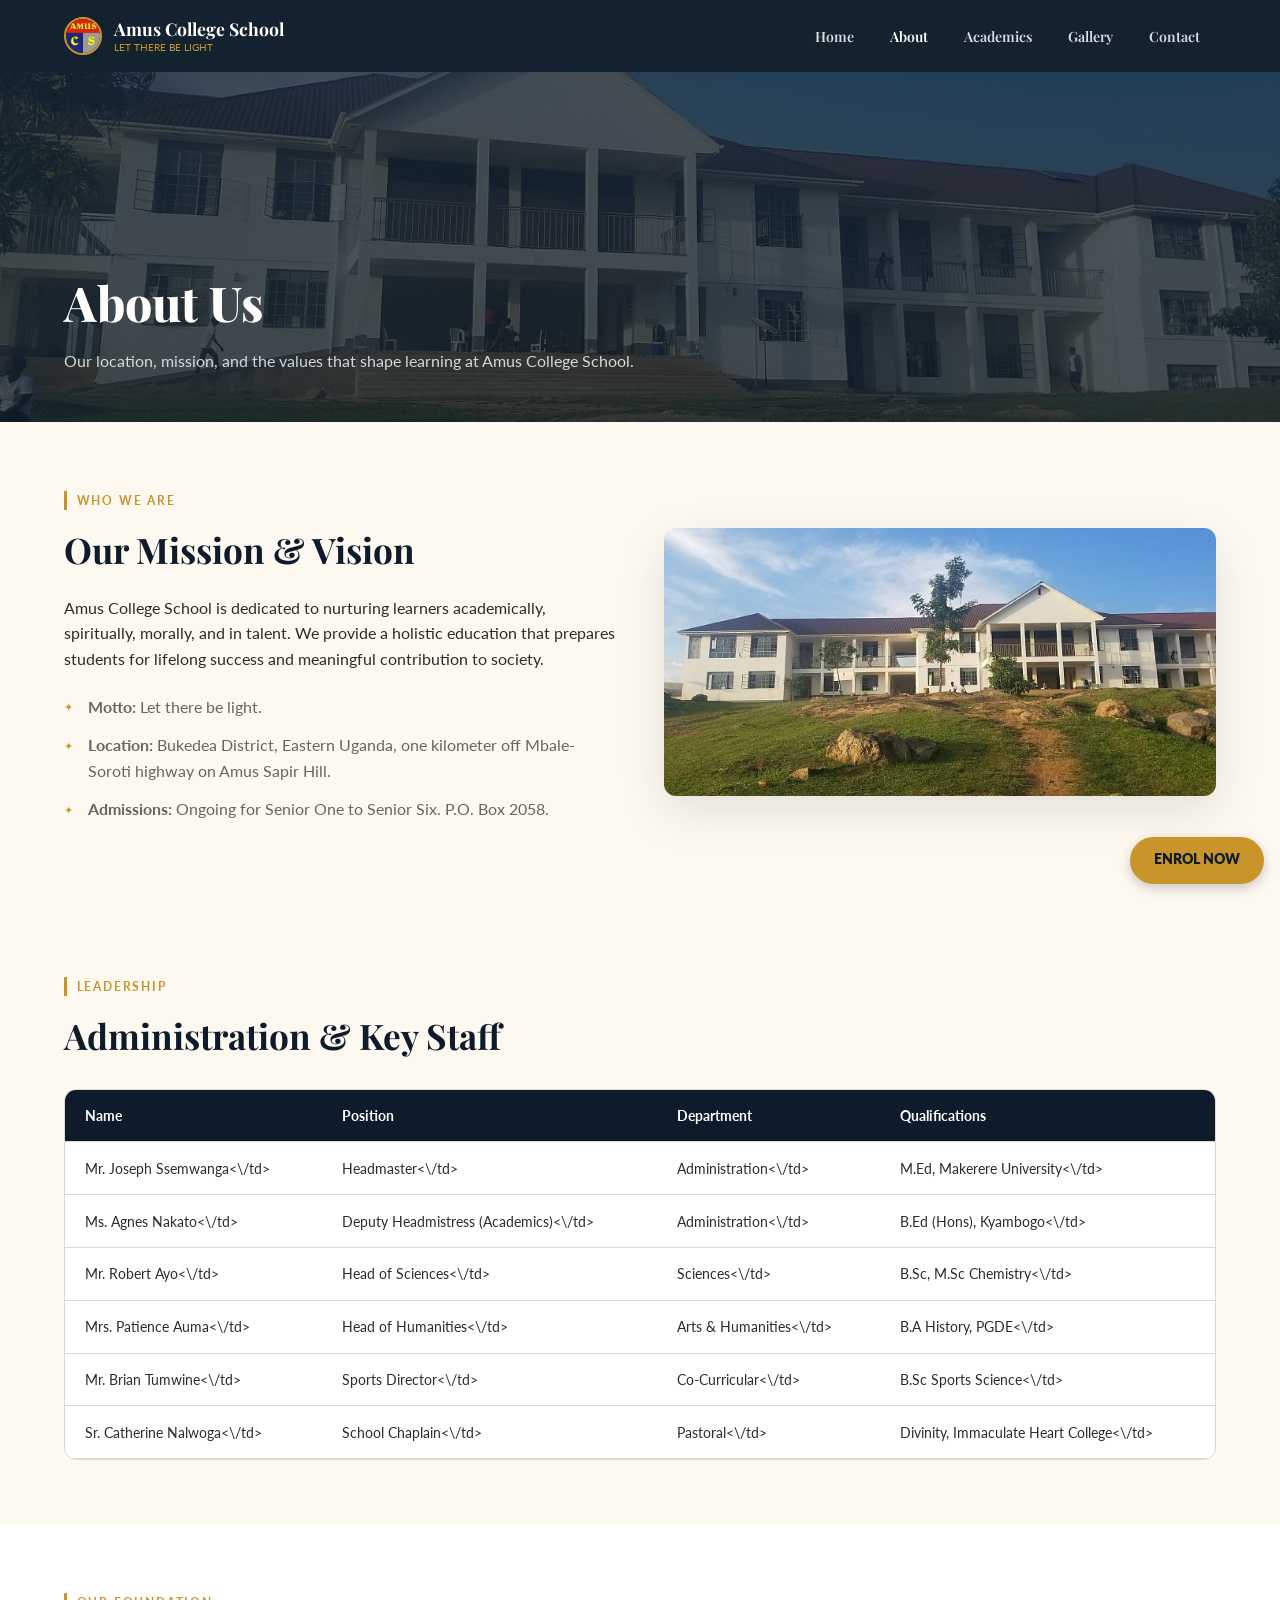
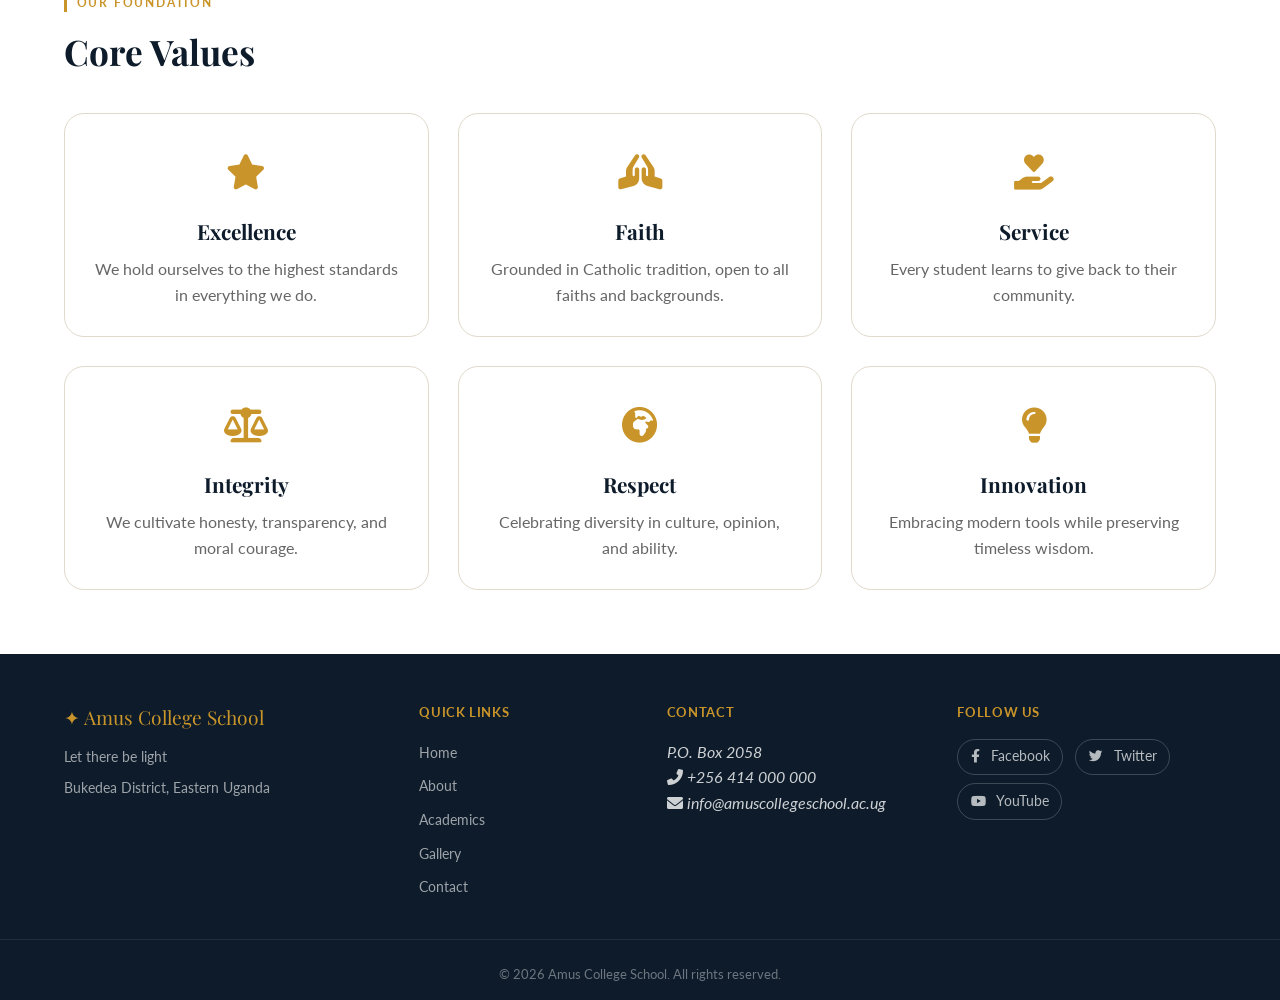
==== commit c06d1a28: "Initial commit" ====
--- a/about.html
+++ b/about.html
@@ -308,7 +308,7 @@
       background: var(--gold-light);
     }
 
-    /* ========== MOBILE HEADER FIX (override global) ========== */
+    /* ========== MOBILE HEADER FIX – Far left logo, far right hamburger ========== */
     @media (max-width: 768px) {
       #main-header {
         display: flex !important;
@@ -321,8 +321,23 @@
         right: 0;
         z-index: 1000;
       }
-      .mobile-top-bar {
-        display: none !important;
+      .header-inner {
+        display: flex;
+        align-items: center;
+        justify-content: space-between;
+        width: 100%;
+        padding: 0 1.5rem;
+      }
+      .logo-block {
+        flex: 0 0 auto;
+      }
+      .hamburger {
+        display: flex !important;
+        position: relative !important;
+        right: auto !important;
+        top: auto !important;
+        margin-left: auto;
+        order: 2;
       }
       #main-nav {
         position: fixed;
@@ -347,12 +362,6 @@
         display: block;
         padding: 0.75rem 0;
         border-bottom: 1px solid rgba(255,255,255,0.07);
-      }
-      .hamburger {
-        display: flex !important;
-        position: relative;
-        right: auto;
-        top: auto;
       }
       .two-col {
         grid-template-columns: 1fr;
@@ -445,12 +454,12 @@
             <tr><th>Name</th><th>Position</th><th>Department</th><th>Qualifications</th></tr>
           </thead>
           <tbody>
-            <tr><td>Mr. Joseph Ssemwanga</td><td>Headmaster</td><td>Administration</td><td>M.Ed, Makerere University</td></tr>
-            <tr><td>Ms. Agnes Nakato</td><td>Deputy Headmistress (Academics)</td><td>Administration</td><td>B.Ed (Hons), Kyambogo</td></tr>
-            <tr><td>Mr. Robert Ayo</td><td>Head of Sciences</td><td>Sciences</td><td>B.Sc, M.Sc Chemistry</td></tr>
-            <tr><td>Mrs. Patience Auma</td><td>Head of Humanities</td><td>Arts & Humanities</td><td>B.A History, PGDE</td></tr>
-            <tr><td>Mr. Brian Tumwine</td><td>Sports Director</td><td>Co-Curricular</td><td>B.Sc Sports Science</td></tr>
-            <tr><td>Sr. Catherine Nalwoga</td><td>School Chaplain</td><td>Pastoral</td><td>Divinity, Immaculate Heart College</td></tr>
+            <tr><td>Mr. Joseph Ssemwanga<\/td><td>Headmaster<\/td><td>Administration<\/td><td>M.Ed, Makerere University<\/td></tr>
+            <tr><td>Ms. Agnes Nakato<\/td><td>Deputy Headmistress (Academics)<\/td><td>Administration<\/td><td>B.Ed (Hons), Kyambogo<\/td></tr>
+            <tr><td>Mr. Robert Ayo<\/td><td>Head of Sciences<\/td><td>Sciences<\/td><td>B.Sc, M.Sc Chemistry<\/td></tr>
+            <tr><td>Mrs. Patience Auma<\/td><td>Head of Humanities<\/td><td>Arts & Humanities<\/td><td>B.A History, PGDE<\/td></tr>
+            <tr><td>Mr. Brian Tumwine<\/td><td>Sports Director<\/td><td>Co-Curricular<\/td><td>B.Sc Sports Science<\/td></tr>
+            <tr><td>Sr. Catherine Nalwoga<\/td><td>School Chaplain<\/td><td>Pastoral<\/td><td>Divinity, Immaculate Heart College<\/td></tr>
           </tbody>
         </table>
       </div>
@@ -473,7 +482,7 @@
     </div>
   </section>
 
-  <!-- FOOTER (with Font Awesome icons) -->
+  <!-- FOOTER -->
   <footer id="main-footer">
     <div class="footer-inner">
       <div class="footer-col">
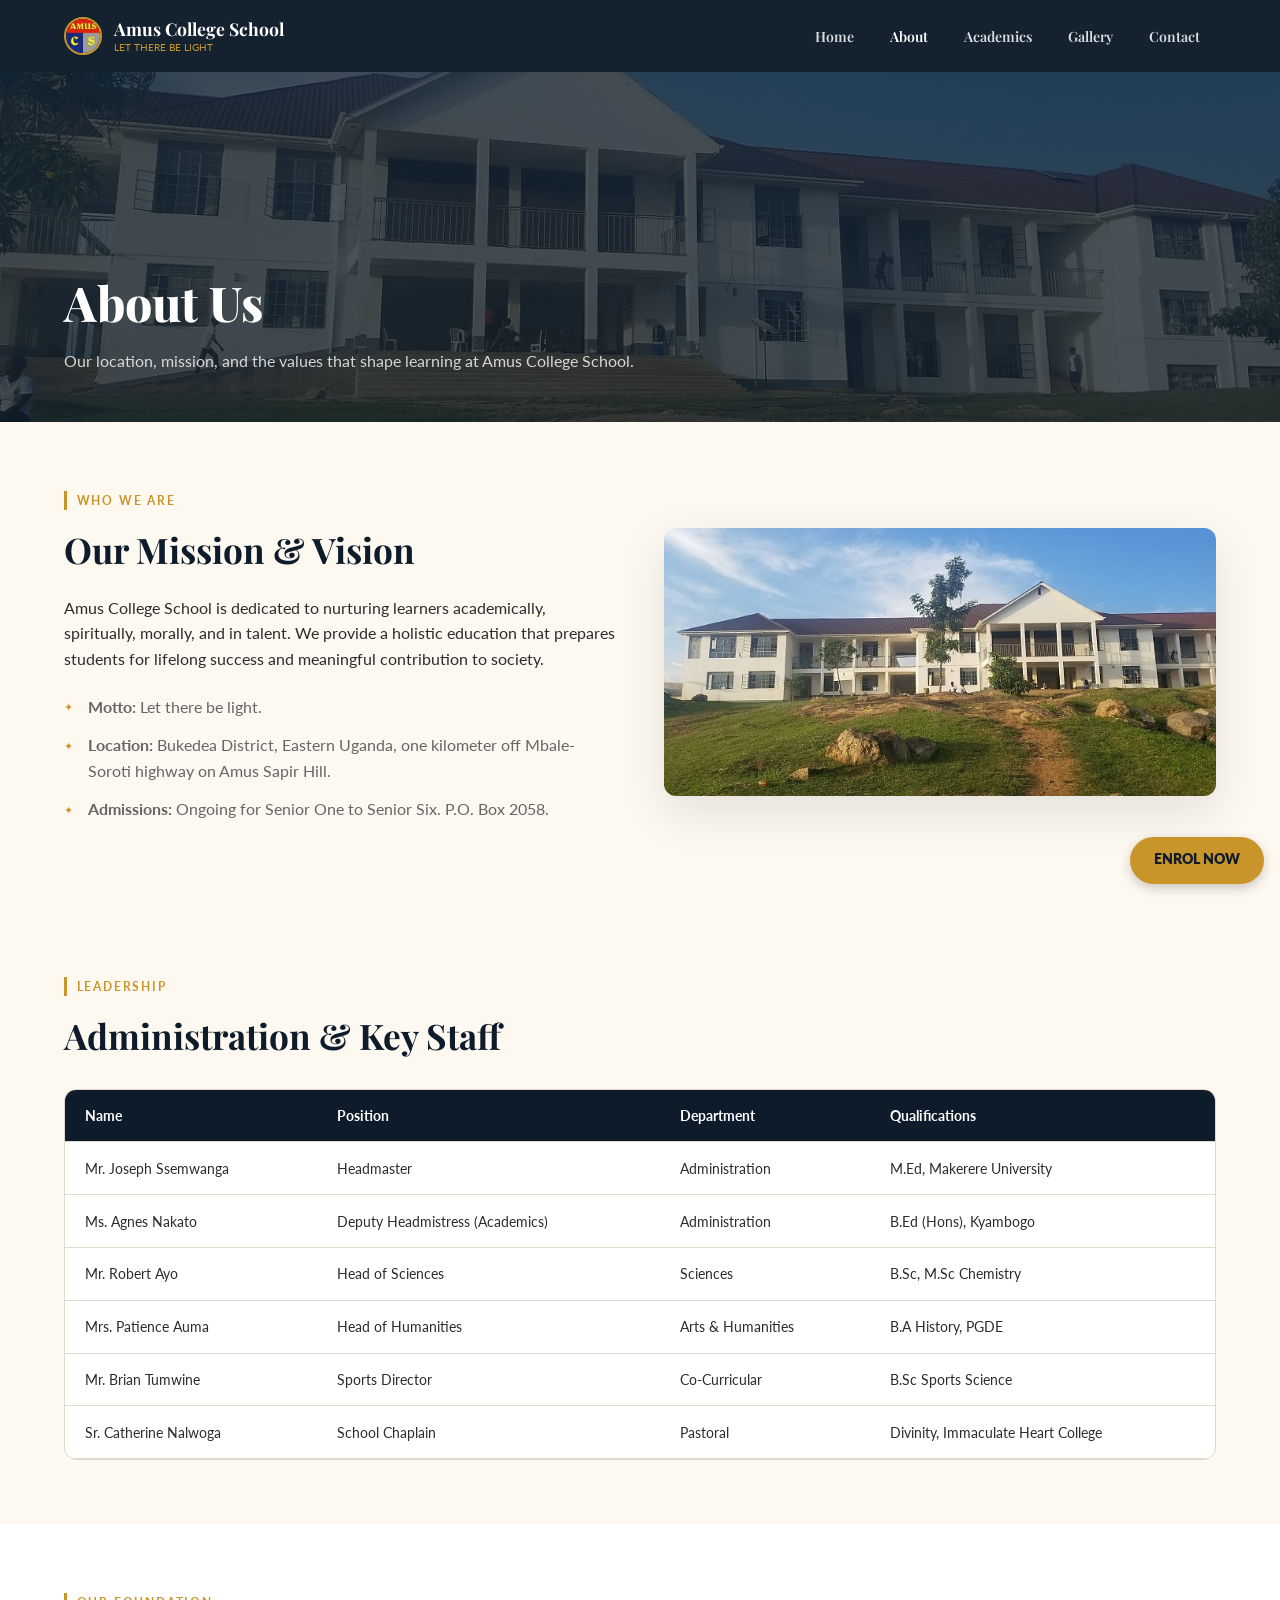
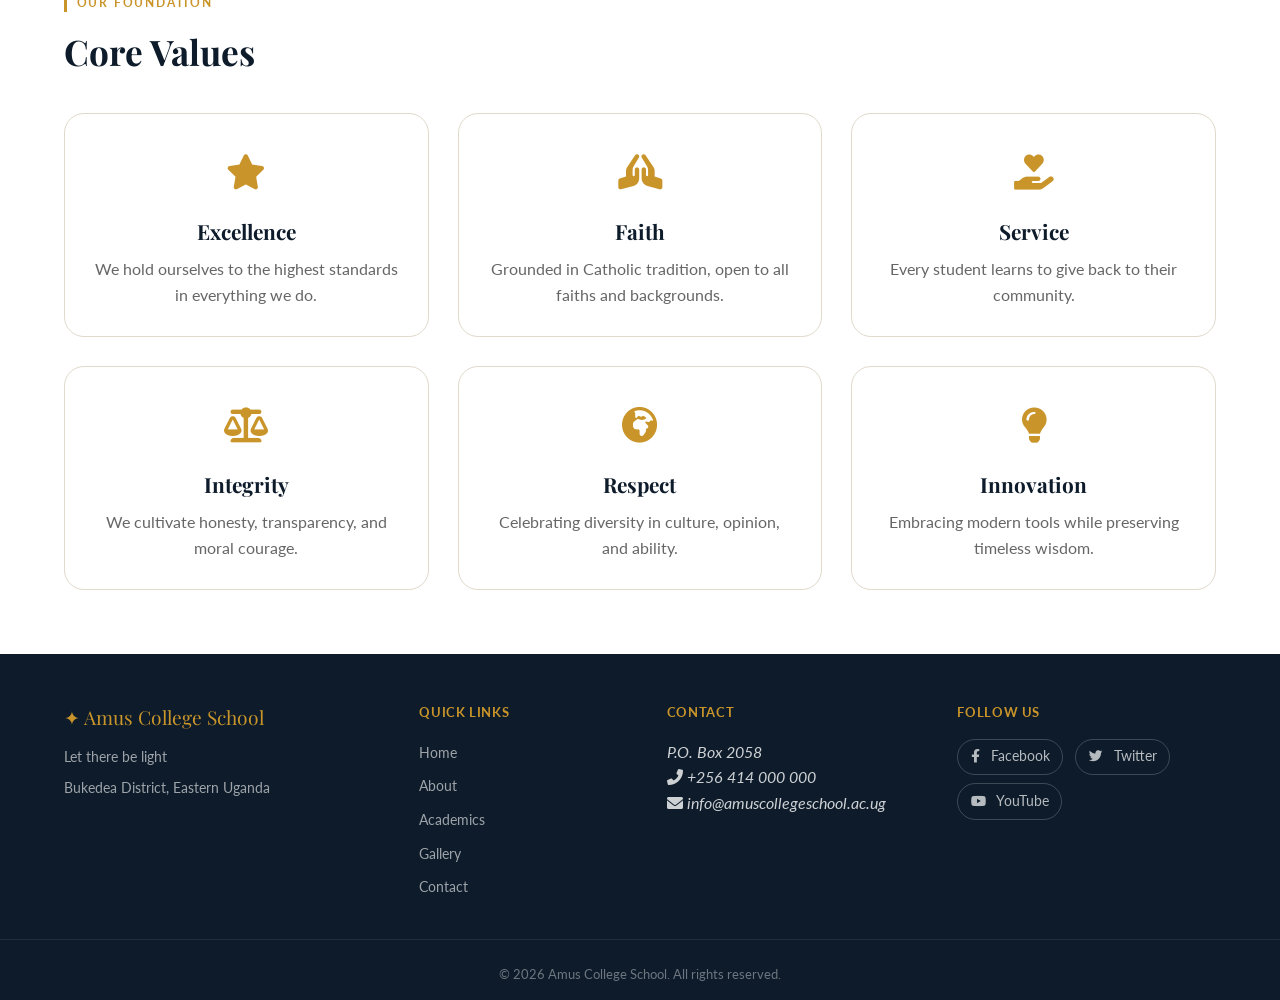
==== commit 2d224b69: "Fixed page inconsistences" ====
--- a/about.html
+++ b/about.html
@@ -454,13 +454,43 @@
             <tr><th>Name</th><th>Position</th><th>Department</th><th>Qualifications</th></tr>
           </thead>
           <tbody>
-            <tr><td>Mr. Joseph Ssemwanga<\/td><td>Headmaster<\/td><td>Administration<\/td><td>M.Ed, Makerere University<\/td></tr>
-            <tr><td>Ms. Agnes Nakato<\/td><td>Deputy Headmistress (Academics)<\/td><td>Administration<\/td><td>B.Ed (Hons), Kyambogo<\/td></tr>
-            <tr><td>Mr. Robert Ayo<\/td><td>Head of Sciences<\/td><td>Sciences<\/td><td>B.Sc, M.Sc Chemistry<\/td></tr>
-            <tr><td>Mrs. Patience Auma<\/td><td>Head of Humanities<\/td><td>Arts & Humanities<\/td><td>B.A History, PGDE<\/td></tr>
-            <tr><td>Mr. Brian Tumwine<\/td><td>Sports Director<\/td><td>Co-Curricular<\/td><td>B.Sc Sports Science<\/td></tr>
-            <tr><td>Sr. Catherine Nalwoga<\/td><td>School Chaplain<\/td><td>Pastoral<\/td><td>Divinity, Immaculate Heart College<\/td></tr>
-          </tbody>
+  <tr>
+    <td>Mr. Joseph Ssemwanga</td>
+    <td>Headmaster</td>
+    <td>Administration</td>
+    <td>M.Ed, Makerere University</td>
+  </tr>
+  <tr>
+    <td>Ms. Agnes Nakato</td>
+    <td>Deputy Headmistress (Academics)</td>
+    <td>Administration</td>
+    <td>B.Ed (Hons), Kyambogo</td>
+  </tr>
+  <tr>
+    <td>Mr. Robert Ayo</td>
+    <td>Head of Sciences</td>
+    <td>Sciences</td>
+    <td>B.Sc, M.Sc Chemistry</td>
+  </tr>
+  <tr>
+    <td>Mrs. Patience Auma</td>
+    <td>Head of Humanities</td>
+    <td>Arts & Humanities</td>
+    <td>B.A History, PGDE</td>
+  </tr>
+  <tr>
+    <td>Mr. Brian Tumwine</td>
+    <td>Sports Director</td>
+    <td>Co-Curricular</td>
+    <td>B.Sc Sports Science</td>
+  </tr>
+  <tr>
+    <td>Sr. Catherine Nalwoga</td>
+    <td>School Chaplain</td>
+    <td>Pastoral</td>
+    <td>Divinity, Immaculate Heart College</td>
+  </tr>
+</tbody>
         </table>
       </div>
     </div>
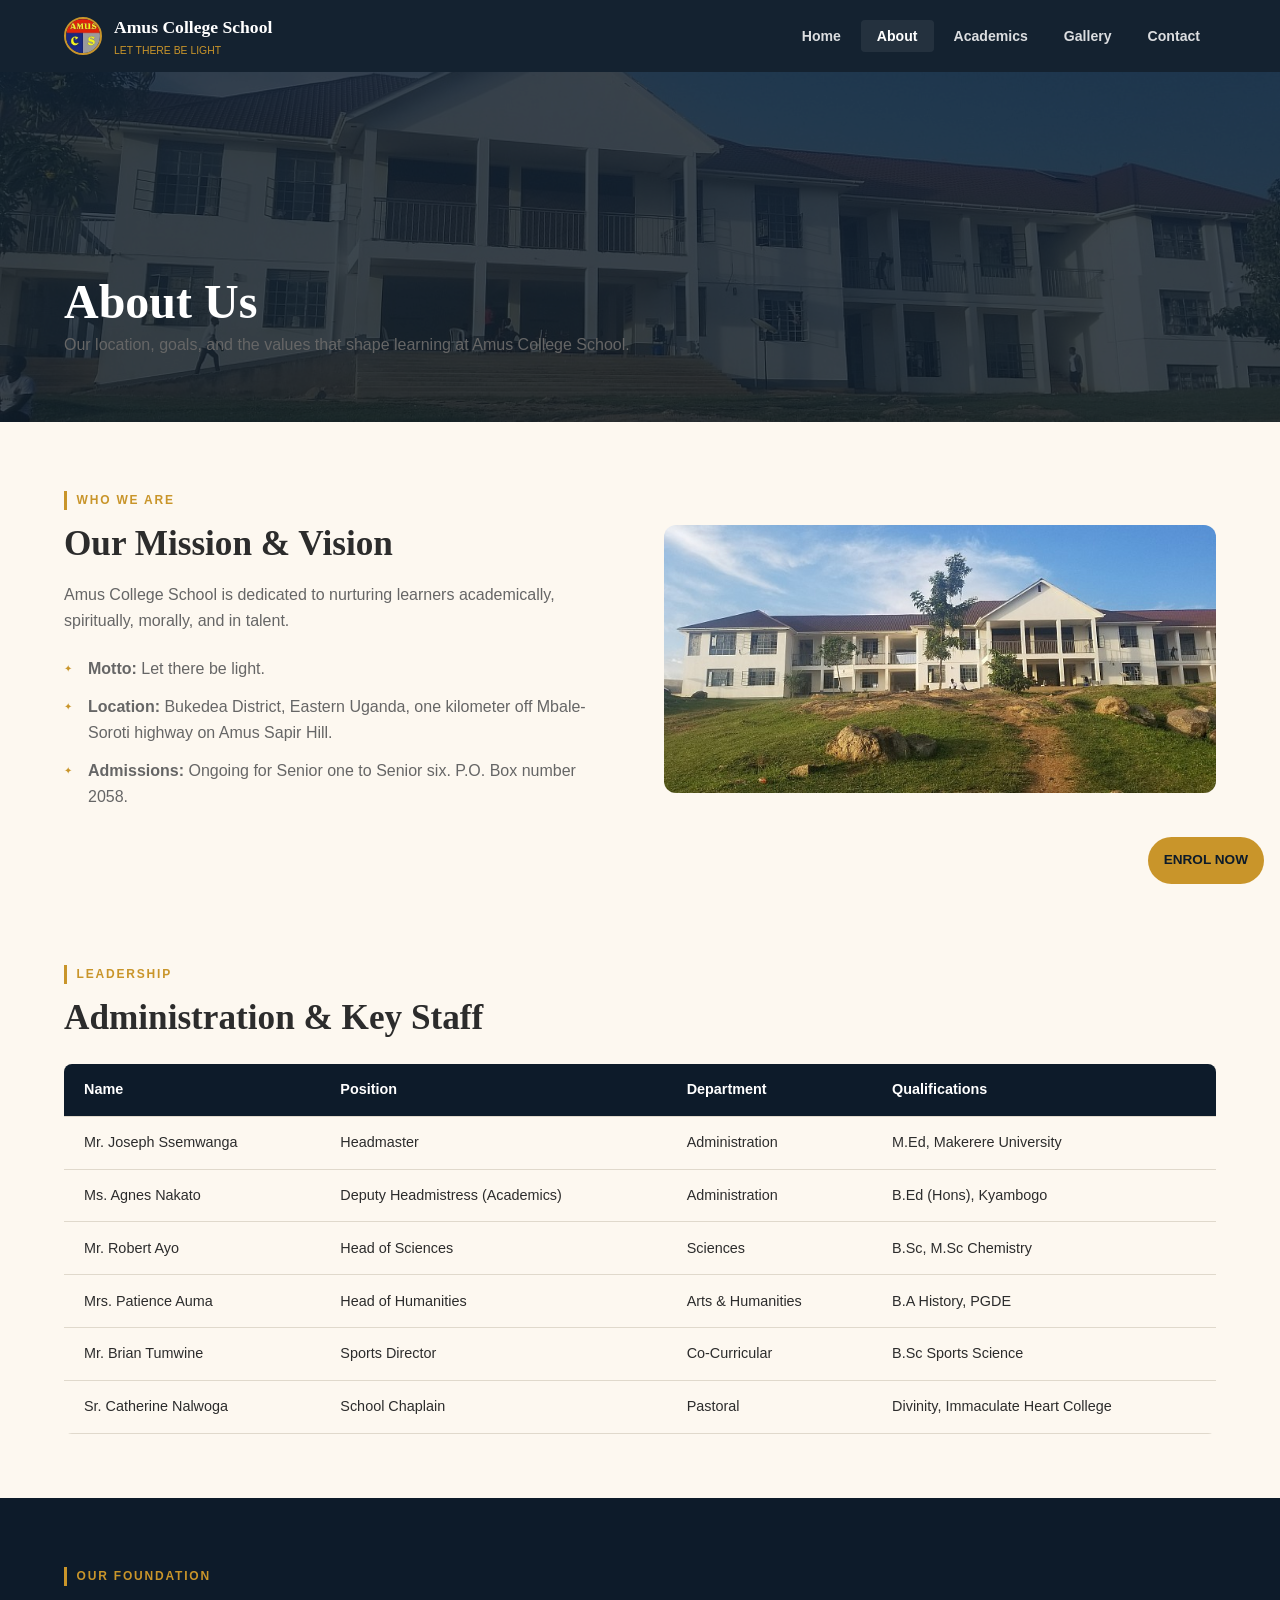
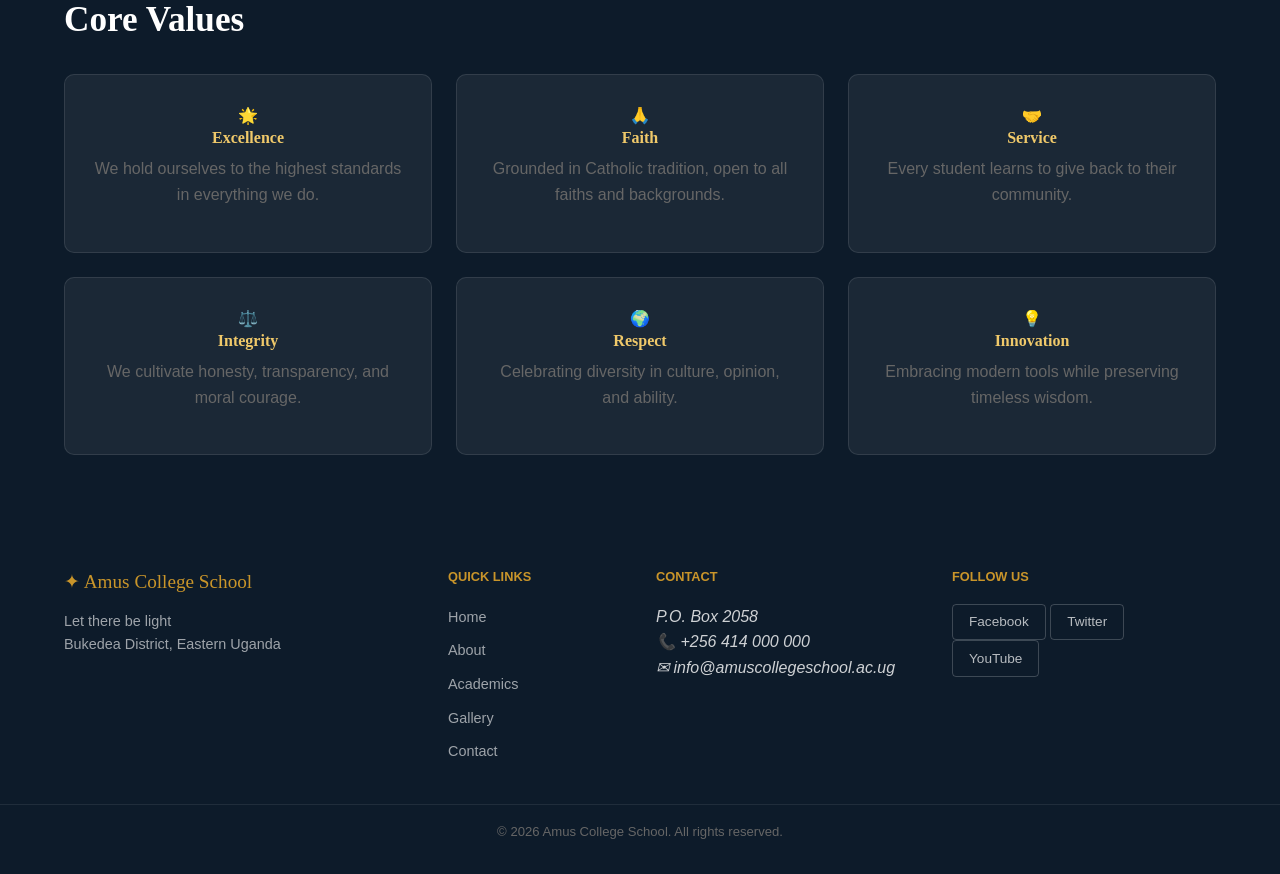
==== commit 64613550: "fixed navbar" ====
--- a/about.html
+++ b/about.html
@@ -1,619 +1,191 @@
-<!DOCTYPE html>
-<html lang="en">
-<head>
-  <meta charset="UTF-8" />
-  <meta name="viewport" content="width=device-width, initial-scale=1.0" />
-  <title>Amus College School – About Us</title>
-  <!-- Google Fonts -->
-  <link rel="preconnect" href="https://fonts.googleapis.com">
-  <link rel="preconnect" href="https://fonts.gstatic.com" crossorigin>
-  <link href="https://fonts.googleapis.com/css2?family=Playfair+Display:ital,wght@0,700;0,900;1,700&family=Lato:wght@400;600;700&display=swap" rel="stylesheet">
-  <!-- Font Awesome 6 -->
-  <link rel="stylesheet" href="https://cdnjs.cloudflare.com/ajax/libs/font-awesome/6.0.0-beta3/css/all.min.css">
-  <style>
-    /* ---------- GLOBAL STYLES (matching main site) ---------- */
-    :root {
-      --navy: #0d1b2a;
-      --gold: #c9952a;
-      --gold-light: #f0c96a;
-      --cream: #fdf8f0;
-      --white: #ffffff;
-      --text: #2c2c2c;
-      --text-light: #666;
-      --border: #e0d9cc;
-      --light-bg: #f5f0e8;
-      --header-h: 72px;
-    }
-
-    * {
-      margin: 0;
-      padding: 0;
-      box-sizing: border-box;
-    }
-
-    body {
-      font-family: 'Lato', sans-serif;
-      color: var(--text);
-      background: var(--cream);
-      line-height: 1.6;
-    }
-
-    h1, h2, h3, h4, .logo-name, .nav-link {
-      font-family: 'Playfair Display', serif;
-    }
-
-    .container {
-      max-width: 1200px;
-      margin: 0 auto;
-      padding: 0 1.5rem;
-    }
-
-    .section-pad {
-      padding: 4rem 0;
-    }
-
-    .section-label {
-      display: inline-block;
-      text-transform: uppercase;
-      letter-spacing: 0.15em;
-      font-size: 0.75rem;
-      font-weight: 700;
-      color: var(--gold);
-      border-left: 3px solid var(--gold);
-      padding-left: 0.6rem;
-      margin-bottom: 0.75rem;
-    }
-
-    h2 {
-      font-size: clamp(1.5rem, 3vw, 2.2rem);
-      margin-bottom: 1rem;
-      color: var(--navy);
-    }
-
-    .two-col {
-      display: grid;
-      grid-template-columns: 1fr 1fr;
-      gap: 3rem;
-      align-items: center;
-    }
-
-    .styled-list {
-      list-style: none;
-      margin: 1rem 0;
-    }
-    .styled-list li {
-      padding: 0.4rem 0 0.4rem 1.5rem;
-      position: relative;
-      color: var(--text-light);
-    }
-    .styled-list li::before {
-      content: '✦';
-      position: absolute;
-      left: 0;
-      color: var(--gold);
-      font-size: 0.7rem;
-      top: 0.7rem;
-    }
-
-    .welcome-img {
-      border-radius: 12px;
-      width: 100%;
-      object-fit: cover;
-      box-shadow: 0 16px 48px rgba(13,27,42,0.1);
-    }
-
-    /* Table styles */
-    .table-wrap {
-      overflow-x: auto;
-      border-radius: 12px;
-      margin-top: 1.5rem;
-      background: var(--white);
-      border: 1px solid var(--border);
-    }
-    .staff-table {
-      width: 100%;
-      border-collapse: collapse;
-      font-size: 0.9rem;
-    }
-    .staff-table thead tr {
-      background: var(--navy);
-      color: var(--white);
-    }
-    .staff-table th, .staff-table td {
-      padding: 0.9rem 1.25rem;
-      text-align: left;
-      border-bottom: 1px solid var(--border);
-    }
-    .staff-table th {
-      font-weight: 700;
-    }
-    .staff-table tbody tr:hover {
-      background: rgba(201,149,42,0.05);
-    }
-
-    /* Values grid (cards) */
-    .values-grid {
-      display: grid;
-      grid-template-columns: repeat(auto-fit, minmax(280px, 1fr));
-      gap: 1.8rem;
-      margin-top: 2rem;
-    }
-    .value-card {
-      background: var(--white);
-      border: 1px solid var(--border);
-      border-radius: 20px;
-      padding: 1.8rem;
-      text-align: center;
-      transition: transform 0.2s ease;
-    }
-    .value-card:hover {
-      transform: translateY(-5px);
-      border-color: var(--gold-light);
-    }
-    .val-icon {
-      font-size: 2.2rem;
-      margin-bottom: 1rem;
-      display: block;
-      color: var(--gold);
-    }
-    .value-card h4 {
-      font-size: 1.3rem;
-      margin-bottom: 0.5rem;
-      color: var(--navy);
-    }
-    .value-card p {
-      color: var(--text-light);
-    }
-
-    /* Header & Navigation */
-    #main-header {
-      position: fixed;
-      top: 0; left: 0; right: 0;
-      z-index: 1000;
-      height: var(--header-h);
-      background: rgba(13, 27, 42, 0.97);
-      backdrop-filter: blur(8px);
-    }
-    .header-inner {
-      max-width: 1200px;
-      margin: 0 auto;
-      padding: 0 1.5rem;
-      height: 100%;
-      display: flex;
-      align-items: center;
-      justify-content: space-between;
-    }
-    .logo-block { display: flex; align-items: center; gap: 0.75rem; }
-    .logo-crest { width: 38px; height: 38px; border-radius: 50%; border: 2px solid var(--gold); display: grid; place-items: center; }
-    .logo-crest img { width: 100%; height: 100%; object-fit: cover; border-radius: 50%; }
-    .logo-name { font-size: 1.1rem; font-weight: 700; color: var(--white); margin-bottom: 0.1rem; }
-    .logo-tag { font-size: 0.65rem; color: var(--gold); text-transform: uppercase; display: inline-block; }
-    .logo-block > div {
-      display: flex;
-      flex-direction: column;
-      align-items: flex-start;
-      line-height: 1.2;
-    }
-    #main-nav ul { display: flex; align-items: center; gap: 0.25rem; list-style: none; }
-    .nav-link { padding: 0.5rem 1rem; color: rgba(255,255,255,0.85); font-size: 0.88rem; font-weight: 600; text-decoration: none; }
-    .nav-link:hover, .nav-link.active { color: var(--white); }
-    .hamburger { display: none; flex-direction: column; justify-content: center; gap: 5px; background: var(--navy); border: 1px solid var(--gold); cursor: pointer; position: fixed; right: 1rem; top: 1.1rem; z-index: 1001; width: 44px; height: 44px; border-radius: 4px; }
-    .hamburger span { display: block; width: 24px; height: 2px; background: var(--white); margin: 0 auto; }
-
-    /* Page Banner */
-    .page-banner {
-      position: relative;
-      height: 350px;
-      display: flex;
-      align-items: flex-end;
-      padding-bottom: 3rem;
-      background-size: cover;
-      background-position: center;
-      margin-top: var(--header-h);
-    }
-    .banner-overlay {
-      position: absolute;
-      inset: 0;
-      background: rgba(13,27,42,0.75);
-    }
-    .banner-content {
-      position: relative;
-      z-index: 1;
-      padding: 0 1.5rem;
-      max-width: 1200px;
-      margin: 0 auto;
-      width: 100%;
-    }
-    .banner-content h1 {
-      color: var(--white);
-      font-size: clamp(2rem, 5vw, 3rem);
-      font-weight: 800;
-    }
-    .banner-content p {
-      color: rgba(255,255,255,0.8);
-      margin-top: 0.5rem;
-    }
-
-    /* Footer */
-    #main-footer {
-      background: var(--navy);
-      color: rgba(255,255,255,0.8);
-      padding: 3rem 0 0;
-    }
-    .footer-inner {
-      max-width: 1200px;
-      margin: 0 auto;
-      padding: 0 1.5rem 2rem;
-      display: grid;
-      grid-template-columns: 1.5fr 1fr 1.2fr 1.2fr;
-      gap: 2rem;
-    }
-    .footer-logo {
-      font-family: 'Playfair Display', serif;
-      font-size: 1.2rem;
-      color: var(--gold);
-      margin-bottom: 0.75rem;
-    }
-    .footer-col p { font-size: 0.9rem; color: rgba(255,255,255,0.6); margin-bottom: 0.5rem; }
-    .footer-col h5 { font-size: 0.8rem; font-weight: 700; text-transform: uppercase; color: var(--gold); margin-bottom: 1rem; letter-spacing: 0.05em; }
-    .footer-col ul { list-style: none; }
-    .footer-col ul li { margin-bottom: 0.5rem; }
-    .footer-col ul a { color: rgba(255,255,255,0.6); text-decoration: none; font-size: 0.9rem; transition: color 0.2s; }
-    .footer-col ul a:hover { color: var(--gold); }
-    .social-links .social-btn {
-      display: inline-block;
-      padding: 0.4rem 0.8rem;
-      margin-right: 0.5rem;
-      margin-bottom: 0.5rem;
-      border: 1px solid rgba(255,255,255,0.2);
-      border-radius: 40px;
-      color: rgba(255,255,255,0.7);
-      font-size: 0.85rem;
-      text-decoration: none;
-      transition: all 0.2s;
-    }
-    .social-links .social-btn i {
-      margin-right: 0.4rem;
-    }
-    .social-links .social-btn:hover {
-      background: var(--gold);
-      border-color: var(--gold);
-      color: var(--navy);
-    }
-    .footer-bottom {
-      border-top: 1px solid rgba(255,255,255,0.08);
-      padding: 1.5rem 1.5rem 1rem;
-      text-align: center;
-      font-size: 0.8rem;
-      color: rgba(255,255,255,0.4);
-    }
-
-    /* Floating CTA */
-    .floating-enrol-btn {
-      position: fixed;
-      right: 1rem; bottom: 1rem;
-      z-index: 1200;
-      background: var(--gold);
-      color: var(--navy);
-      font-weight: 800;
-      font-size: 0.85rem;
-      text-transform: uppercase;
-      padding: 0.8rem 1.5rem;
-      border-radius: 999px;
-      text-decoration: none;
-      box-shadow: 0 4px 12px rgba(0,0,0,0.2);
-      transition: background 0.2s;
-    }
-    .floating-enrol-btn:hover {
-      background: var(--gold-light);
-    }
-
-    /* ========== MOBILE HEADER FIX – Far left logo, far right hamburger ========== */
-    @media (max-width: 768px) {
-      #main-header {
-        display: flex !important;
-        height: var(--header-h) !important;
-        background: var(--navy) !important;
-        backdrop-filter: none !important;
-        position: fixed;
-        top: 0;
-        left: 0;
-        right: 0;
-        z-index: 1000;
-      }
-      .header-inner {
-        display: flex;
-        align-items: center;
-        justify-content: space-between;
-        width: 100%;
-        padding: 0 1.5rem;
-      }
-      .logo-block {
-        flex: 0 0 auto;
-      }
-      .hamburger {
-        display: flex !important;
-        position: relative !important;
-        right: auto !important;
-        top: auto !important;
-        margin-left: auto;
-        order: 2;
-      }
-      #main-nav {
-        position: fixed;
-        top: var(--header-h);
-        left: 0;
-        right: 0;
-        background: var(--navy);
-        padding: 1rem 1.5rem;
-        transform: translateY(-200%);
-        transition: transform 0.3s ease;
-        z-index: 999;
-      }
-      #main-nav.open {
-        transform: translateY(0);
-        display: block !important;
-      }
-      #main-nav ul {
-        flex-direction: column;
-        gap: 0;
-      }
-      .nav-link {
-        display: block;
-        padding: 0.75rem 0;
-        border-bottom: 1px solid rgba(255,255,255,0.07);
-      }
-      .two-col {
-        grid-template-columns: 1fr;
-        gap: 2rem;
-      }
-      .footer-inner {
-        grid-template-columns: 1fr;
-        gap: 1.5rem;
-      }
-      .page-banner {
-        height: 250px;
-      }
-    }
-
-    /* Scroll reveal animation */
-    .value-card, .staff-table, .welcome-img {
-      opacity: 0;
-      transform: translateY(20px);
-      transition: opacity 0.5s ease, transform 0.5s ease;
-    }
-    .animate-in {
-      opacity: 1 !important;
-      transform: translateY(0) !important;
-    }
-  </style>
-</head>
-<body data-page-title="About">
-
-  <!-- HEADER / NAV -->
-  <header id="main-header">
-    <div class="header-inner">
-      <div class="logo-block">
-        <div class="logo-crest"><img src="images/sd_634c3c886d6c9.jpg" alt="Amus College School logo" /></div>
-        <div>
-          <span class="logo-name">Amus College School</span>
-          <span class="logo-tag">Let there be light</span>
-        </div>
-      </div>
-      <nav id="main-nav">
-        <ul>
-          <li><a href="index.html" class="nav-link">Home</a></li>
-          <li><a href="about.html" class="nav-link active">About</a></li>
-          <li><a href="academics.html" class="nav-link">Academics</a></li>
-          <li><a href="gallery.html" class="nav-link">Gallery</a></li>
-          <li><a href="contact.html" class="nav-link">Contact</a></li>
-        </ul>
-      </nav>
-      <button class="hamburger" id="hamburger" aria-label="Toggle menu">
-        <span></span><span></span><span></span>
-      </button>
-    </div>
-  </header>
-
-  <!-- PAGE BANNER -->
-  <section class="page-banner" style="background-image: url('images/sd_63274e34be51c.jpg')">
-    <div class="banner-overlay"></div>
-    <div class="banner-content">
-      <h1>About Us</h1>
-      <p>Our location, mission, and the values that shape learning at Amus College School.</p>
-    </div>
-  </section>
-
-  <!-- MISSION & VISION -->
-  <section class="section-pad">
-    <div class="container two-col">
-      <div>
-        <span class="section-label">Who We Are</span>
-        <h2>Our Mission &amp; Vision</h2>
-        <p>Amus College School is dedicated to nurturing learners academically, spiritually, morally, and in talent. We provide a holistic education that prepares students for lifelong success and meaningful contribution to society.</p>
-        <ul class="styled-list">
-          <li><strong>Motto:</strong> Let there be light.</li>
-          <li><strong>Location:</strong> Bukedea District, Eastern Uganda, one kilometer off Mbale-Soroti highway on Amus Sapir Hill.</li>
-          <li><strong>Admissions:</strong> Ongoing for Senior One to Senior Six. P.O. Box 2058.</li>
-        </ul>
-      </div>
-      <div class="welcome-img-wrap">
-        <img src="images/sd_63274c30bddf9.jpg" alt="School main building" class="welcome-img" />
-      </div>
-    </div>
-  </section>
-
-  <!-- STAFF TABLE: Leadership -->
-  <section class="section-pad">
-    <div class="container">
-      <span class="section-label">Leadership</span>
-      <h2>Administration &amp; Key Staff</h2>
-      <div class="table-wrap">
-        <table class="staff-table">
-          <thead>
-            <tr><th>Name</th><th>Position</th><th>Department</th><th>Qualifications</th></tr>
-          </thead>
-          <tbody>
-  <tr>
-    <td>Mr. Joseph Ssemwanga</td>
-    <td>Headmaster</td>
-    <td>Administration</td>
-    <td>M.Ed, Makerere University</td>
-  </tr>
-  <tr>
-    <td>Ms. Agnes Nakato</td>
-    <td>Deputy Headmistress (Academics)</td>
-    <td>Administration</td>
-    <td>B.Ed (Hons), Kyambogo</td>
-  </tr>
-  <tr>
-    <td>Mr. Robert Ayo</td>
-    <td>Head of Sciences</td>
-    <td>Sciences</td>
-    <td>B.Sc, M.Sc Chemistry</td>
-  </tr>
-  <tr>
-    <td>Mrs. Patience Auma</td>
-    <td>Head of Humanities</td>
-    <td>Arts & Humanities</td>
-    <td>B.A History, PGDE</td>
-  </tr>
-  <tr>
-    <td>Mr. Brian Tumwine</td>
-    <td>Sports Director</td>
-    <td>Co-Curricular</td>
-    <td>B.Sc Sports Science</td>
-  </tr>
-  <tr>
-    <td>Sr. Catherine Nalwoga</td>
-    <td>School Chaplain</td>
-    <td>Pastoral</td>
-    <td>Divinity, Immaculate Heart College</td>
-  </tr>
-</tbody>
-        </table>
-      </div>
-    </div>
-  </section>
-
-  <!-- CORE VALUES SECTION – WHITE BACKGROUND -->
-  <section class="section-pad" style="background: var(--white);">
-    <div class="container">
-      <span class="section-label">Our Foundation</span>
-      <h2>Core Values</h2>
-      <div class="values-grid">
-        <div class="value-card"><div class="val-icon"><i class="fas fa-star"></i></div><h4>Excellence</h4><p>We hold ourselves to the highest standards in everything we do.</p></div>
-        <div class="value-card"><div class="val-icon"><i class="fas fa-hands-praying"></i></div><h4>Faith</h4><p>Grounded in Catholic tradition, open to all faiths and backgrounds.</p></div>
-        <div class="value-card"><div class="val-icon"><i class="fas fa-hand-holding-heart"></i></div><h4>Service</h4><p>Every student learns to give back to their community.</p></div>
-        <div class="value-card"><div class="val-icon"><i class="fas fa-balance-scale"></i></div><h4>Integrity</h4><p>We cultivate honesty, transparency, and moral courage.</p></div>
-        <div class="value-card"><div class="val-icon"><i class="fas fa-globe-africa"></i></div><h4>Respect</h4><p>Celebrating diversity in culture, opinion, and ability.</p></div>
-        <div class="value-card"><div class="val-icon"><i class="fas fa-lightbulb"></i></div><h4>Innovation</h4><p>Embracing modern tools while preserving timeless wisdom.</p></div>
-      </div>
-    </div>
-  </section>
-
-  <!-- FOOTER -->
-  <footer id="main-footer">
-    <div class="footer-inner">
-      <div class="footer-col">
-        <div class="footer-logo">✦ Amus College School</div>
-        <p>Let there be light</p>
-        <p>Bukedea District, Eastern Uganda</p>
-      </div>
-      <div class="footer-col">
-        <h5>Quick Links</h5>
-        <ul>
-          <li><a href="index.html">Home</a></li>
-          <li><a href="about.html">About</a></li>
-          <li><a href="academics.html">Academics</a></li>
-          <li><a href="gallery.html">Gallery</a></li>
-          <li><a href="contact.html">Contact</a></li>
-        </ul>
-      </div>
-      <div class="footer-col">
-        <h5>Contact</h5>
-        <address>
-          P.O. Box 2058<br />
-          <i class="fas fa-phone-alt"></i> +256 414 000 000<br />
-          <i class="fas fa-envelope"></i> info@amuscollegeschool.ac.ug
-        </address>
-      </div>
-      <div class="footer-col">
-        <h5>Follow Us</h5>
-        <div class="social-links">
-          <a href="#" class="social-btn"><i class="fab fa-facebook-f"></i> Facebook</a>
-          <a href="#" class="social-btn"><i class="fab fa-twitter"></i> Twitter</a>
-          <a href="#" class="social-btn"><i class="fab fa-youtube"></i> YouTube</a>
-        </div>
-      </div>
-    </div>
-    <div class="footer-bottom">
-      <p>&copy; 2026 Amus College School. All rights reserved.</p>
-    </div>
-  </footer>
-
-  <a href="contact.html#registration" class="floating-enrol-btn">Enrol Now</a>
-
-  <script>
-    (function() {
-      // Brand injection
-      const brand = { name: 'Amus College School', tagline: 'Let there be light' };
-      const logoNameEls = document.querySelectorAll('.logo-name');
-      const logoTags = document.querySelectorAll('.logo-tag');
-      const footerLogo = document.querySelector('.footer-logo');
-      logoNameEls.forEach(el => el.textContent = brand.name);
-      logoTags.forEach(el => el.textContent = brand.tagline);
-      if (footerLogo) footerLogo.innerHTML = `✦ ${brand.name}`;
-      
-      // Page title
-      const pageTitle = document.body.getAttribute('data-page-title');
-      if (pageTitle) document.title = `${brand.name} – ${pageTitle}`;
-
-      // Header scroll shadow
-      const header = document.getElementById('main-header');
-      if (header) {
-        window.addEventListener('scroll', () => {
-          header.style.boxShadow = window.scrollY > 30 ? '0 4px 24px rgba(0,0,0,0.4)' : '';
-        });
-      }
-
-      // Hamburger menu
-      const hamburger = document.getElementById('hamburger');
-      const mainNav = document.getElementById('main-nav');
-      if (hamburger && mainNav) {
-        hamburger.addEventListener('click', () => {
-          const isOpen = mainNav.classList.toggle('open');
-          hamburger.setAttribute('aria-expanded', isOpen);
-          const spans = hamburger.querySelectorAll('span');
-          if (isOpen) {
-            spans[0].style.transform = 'rotate(45deg) translate(5px, 5px)';
-            spans[1].style.opacity = '0';
-            spans[2].style.transform = 'rotate(-45deg) translate(5px, -5px)';
-          } else {
-            spans.forEach(s => { s.style.transform = ''; s.style.opacity = ''; });
-          }
-        });
-        mainNav.querySelectorAll('.nav-link').forEach(link => {
-          link.addEventListener('click', () => {
-            mainNav.classList.remove('open');
-            hamburger.setAttribute('aria-expanded', 'false');
-            hamburger.querySelectorAll('span').forEach(s => { s.style.transform = ''; s.style.opacity = ''; });
-          });
-        });
-      }
-
-      // Scroll reveal animation
-      const animatedElements = document.querySelectorAll('.value-card, .staff-table, .welcome-img');
-      const observer = new IntersectionObserver((entries) => {
-        entries.forEach(entry => {
-          if (entry.isIntersecting) {
-            entry.target.classList.add('animate-in');
-            observer.unobserve(entry.target);
-          }
-        });
-      }, { threshold: 0.1 });
-      animatedElements.forEach(el => observer.observe(el));
-    })();
-  </script>
-</body>
-</html>+<!DOCTYPE html>
+<html lang="en">
+<head>
+  <meta charset="UTF-8" />
+  <meta name="viewport" content="width=device-width, initial-scale=1.0" />
+  <!-- sch: changed site identity to primary school -->
+  <title>Amus College School – About</title>
+  <link rel="stylesheet" href="style.css" />
+  <!-- sch: removed external Google Fonts link for local-only setup -->
+</head>
+<body data-page-title="About">
+
+  <!-- HEADER / NAV: same reusable top bar as other pages -->
+  <header id="main-header">
+    <div class="header-inner">
+      <div class="logo-block">
+        <div class="logo-crest"><img src="images/sd_634c3c886d6c9.jpg" alt="Amus College School logo" /></div>
+        <div>
+          <span class="logo-name">Amus College School</span>
+          <span class="logo-tag">Let there be light</span>
+        </div>
+      </div>
+      <nav id="main-nav">
+        <ul>
+      <li><a href="index.html" class="nav-link">Home</a></li>
+      <li><a href="about.html" class="nav-link active">About</a></li>
+      <li><a href="academics.html" class="nav-link">Academics</a></li>
+      <li><a href="gallery.html" class="nav-link">Gallery</a></li>
+      <li><a href="contact.html" class="nav-link">Contact</a></li>
+        </ul>
+      </nav>
+    </div>
+  </header>
+  <div class="mobile-top-bar">
+    <div class="mobile-logo">
+      <img src="images/sd_634c3c886d6c9.jpg" alt="Amus College School" />
+      <span>Amus College School</span>
+    </div>
+    <button class="hamburger" id="hamburger" aria-label="Toggle menu">
+      <span></span><span></span><span></span>
+    </button>
+  </div>
+  <!-- PAGE BANNER: hero-style page title area -->
+  <!-- sch: switched banner image to local asset -->
+  <section class="page-banner" style="background-image: url('images/sd_63274e34be51c.jpg')">
+    <div class="banner-overlay"></div>
+    <div class="banner-content">
+      <h1>About Us</h1>
+      <!-- sch: banner copy adjusted -->
+      <p>Our location, goals, and the values that shape learning at Amus College School.</p>
+    </div>
+  </section>
+
+  <!-- MISSION & VISION: school identity statement -->
+  <section class="section-pad">
+    <div class="container two-col">
+      <div>
+        <span class="section-label">Who We Are</span>
+        <h2>Our Mission &amp; Vision</h2>
+        <!-- sch: switched from secondary to primary-school description -->
+        <p>Amus College School is dedicated to nurturing learners academically, spiritually, morally, and in talent.</p>
+        <ul class="styled-list">
+          <li><strong>Motto:</strong> Let there be light.</li>
+          <li><strong>Location:</strong> Bukedea District, Eastern Uganda, one kilometer off Mbale-Soroti highway on Amus Sapir Hill.</li>
+          <li><strong>Admissions:</strong> Ongoing for Senior one to Senior six. P.O. Box number 2058.</li>
+        </ul>
+      </div>
+      <div class="welcome-img-wrap">
+        <!-- sch: switched section image to local asset -->
+        <img src="images/sd_63274c30bddf9.jpg" alt="School main block" class="welcome-img" />
+      </div>
+    </div>
+  </section>
+
+  <!-- STAFF TABLE: key leadership contacts -->
+  <section class="section-pad">
+    <div class="container">
+      <span class="section-label">Leadership</span>
+      <h2>Administration &amp; Key Staff</h2>
+      <div class="table-wrap">
+        <table class="staff-table">
+          <thead>
+            <tr>
+              <th>Name</th>
+              <th>Position</th>
+              <th>Department</th>
+              <th>Qualifications</th>
+            </tr>
+          </thead>
+          <tbody>
+            <tr>
+              <td>Mr. Joseph Ssemwanga</td>
+              <td>Headmaster</td>
+              <td>Administration</td>
+              <td>M.Ed, Makerere University</td>
+            </tr>
+            <tr>
+              <td>Ms. Agnes Nakato</td>
+              <td>Deputy Headmistress (Academics)</td>
+              <td>Administration</td>
+              <td>B.Ed (Hons), Kyambogo</td>
+            </tr>
+            <tr>
+              <td>Mr. Robert Ayo</td>
+              <td>Head of Sciences</td>
+              <td>Sciences</td>
+              <td>B.Sc, M.Sc Chemistry</td>
+            </tr>
+            <tr>
+              <td>Mrs. Patience Auma</td>
+              <td>Head of Humanities</td>
+              <td>Arts & Humanities</td>
+              <td>B.A History, PGDE</td>
+            </tr>
+            <tr>
+              <td>Mr. Brian Tumwine</td>
+              <td>Sports Director</td>
+              <td>Co-Curricular</td>
+              <td>B.Sc Sports Science</td>
+            </tr>
+            <tr>
+              <td>Sr. Catherine Nalwoga</td>
+              <td>School Chaplain</td>
+              <td>Pastoral</td>
+              <td>Divinity, Immaculate Heart College</td>
+            </tr>
+          </tbody>
+        </table>
+      </div>
+    </div>
+  </section>
+
+  <!-- CORE VALUES: guiding principles shown as cards -->
+  <section class="section-pad bg-dark-alt">
+    <div class="container">
+      <span class="section-label" style="color: var(--gold)">Our Foundation</span>
+      <h2 style="color:#fff">Core Values</h2>
+      <div class="values-grid">
+        <div class="value-card"><div class="val-icon">🌟</div><h4>Excellence</h4><p>We hold ourselves to the highest standards in everything we do.</p></div>
+        <div class="value-card"><div class="val-icon">🙏</div><h4>Faith</h4><p>Grounded in Catholic tradition, open to all faiths and backgrounds.</p></div>
+        <div class="value-card"><div class="val-icon">🤝</div><h4>Service</h4><p>Every student learns to give back to their community.</p></div>
+        <div class="value-card"><div class="val-icon">⚖️</div><h4>Integrity</h4><p>We cultivate honesty, transparency, and moral courage.</p></div>
+        <div class="value-card"><div class="val-icon">🌍</div><h4>Respect</h4><p>Celebrating diversity in culture, opinion, and ability.</p></div>
+        <div class="value-card"><div class="val-icon">💡</div><h4>Innovation</h4><p>Embracing modern tools while preserving timeless wisdom.</p></div>
+      </div>
+    </div>
+  </section>
+
+  <!-- FOOTER: shared links + contact + social buttons -->
+  <footer id="main-footer">
+    <div class="footer-inner">
+      <div class="footer-col">
+        <!-- sch: footer branding updated -->
+        <div class="footer-logo">✦ Amus College School</div>
+        <p>Let there be light<br />Bukedea District, Eastern Uganda</p>
+      </div>
+      <div class="footer-col">
+        <h5>Quick Links</h5>
+        <ul>
+          <li><a href="index.html">Home</a></li>
+          <li><a href="about.html">About</a></li>
+          <li><a href="academics.html">Academics</a></li>
+          <li><a href="gallery.html">Gallery</a></li>
+          <li><a href="contact.html">Contact</a></li>
+        </ul>
+      </div>
+      <div class="footer-col">
+        <h5>Contact</h5>
+        <!-- sch: contact email updated -->
+        <address>P.O. Box 2058<br />📞 +256 414 000 000<br />✉ info@amuscollegeschool.ac.ug</address>
+      </div>
+      <div class="footer-col">
+        <h5>Follow Us</h5>
+        <div class="social-links">
+          <a href="#" class="social-btn">Facebook</a>
+          <a href="#" class="social-btn">Twitter</a>
+          <a href="#" class="social-btn">YouTube</a>
+        </div>
+      </div>
+    </div>
+    <!-- sch: copyright name updated -->
+    <div class="footer-bottom"><p>&copy; 2026 Amus College School. All rights reserved.</p></div>
+  </footer>
+
+  <!-- sch: floating enrol CTA separate from navbar -->
+  <a href="contact.html#registration" class="floating-enrol-btn">Enrol Now</a>
+
+  <script src="main.js"></script>
+</body>
+</html>
+
--- a/style.css
+++ b/style.css
@@ -0,0 +1,292 @@
+:root {
+  --navy: #0d1b2a;
+  --gold: #c9952a;
+  --gold-light: #f0c96a;
+  --cream: #fdf8f0;
+  --white: #ffffff;
+  --text: #2c2c2c;
+  --text-light: #666;
+  --border: #e0d9cc;
+  --light-bg: #f5f0e8;
+  --header-h: 72px;
+}
+
+*, *::before, *::after { box-sizing: border-box; margin: 0; padding: 0; }
+html { scroll-behavior: smooth; }
+
+body {
+  font-family: 'Lato', sans-serif;
+  color: var(--text);
+  background: var(--cream);
+  line-height: 1.6;
+}
+
+a { color: inherit; text-decoration: none; }
+img { max-width: 100%; display: block; }
+ul { list-style: none; }
+
+h1, h2, h3, h4 { font-family: 'Playfair Display', Georgia, serif; line-height: 1.25; }
+h1 { font-size: clamp(2rem, 5vw, 3.5rem); }
+h2 { font-size: clamp(1.5rem, 3vw, 2.2rem); margin-bottom: 1rem; }
+h3 { font-size: 1.2rem; margin-bottom: 0.5rem; }
+
+p { margin-bottom: 1rem; color: var(--text-light); }
+
+.container { max-width: 1200px; margin: 0 auto; padding: 0 1.5rem; }
+.section-pad { padding: 4rem 0; }
+.bg-dark-alt { background: var(--navy); }
+
+.section-label {
+  display: inline-block;
+  text-transform: uppercase;
+  letter-spacing: 0.15em;
+  font-size: 0.75rem;
+  font-weight: 700;
+  color: var(--gold);
+  border-left: 3px solid var(--gold);
+  padding-left: 0.6rem;
+  margin-bottom: 0.75rem;
+}
+
+.two-col { display: grid; grid-template-columns: 1fr 1fr; gap: 3rem; align-items: center; }
+
+.btn {
+  display: inline-block;
+  padding: 0.75rem 2rem;
+  border-radius: 4px;
+  font-weight: 700;
+  font-size: 0.9rem;
+  cursor: pointer;
+  border: 2px solid transparent;
+}
+.btn-primary { background: var(--gold); color: var(--navy); border-color: var(--gold); }
+.btn-outline { background: transparent; color: var(--white); border-color: var(--white); }
+.btn-large { padding: 1rem 2.5rem; font-size: 1rem; }
+
+#main-header {
+  position: fixed;
+  top: 0; left: 0; right: 0;
+  z-index: 1000;
+  height: var(--header-h);
+  background: rgba(13, 27, 42, 0.97);
+  backdrop-filter: blur(8px);
+}
+
+.header-inner {
+  max-width: 1200px;
+  margin: 0 auto;
+  padding: 0 1.5rem;
+  height: 100%;
+  display: flex;
+  align-items: center;
+  justify-content: space-between;
+}
+
+.logo-block { display: flex; align-items: center; gap: 0.75rem; }
+.logo-crest { width: 38px; height: 38px; border-radius: 50%; border: 2px solid var(--gold); display: grid; place-items: center; font-size: 0.78rem; font-weight: 800; color: var(--gold-light); }
+.logo-crest img { width: 100%; height: 100%; object-fit: cover; border-radius: 50%; }
+.logo-name { font-family: 'Playfair Display', serif; font-size: 1.1rem; font-weight: 700; color: var(--white); }
+.logo-tag { font-size: 0.65rem; color: var(--gold); text-transform: uppercase; display: block; margin-top: 2px; }
+
+.desktop-nav { display: none; } /* hidden — nav lives inside header-inner on desktop */
+#main-header .header-inner { justify-content: space-between; }
+#main-nav { display: flex; align-items: center; }
+#main-nav ul { display: flex; align-items: center; gap: 0.25rem; padding: 0; }
+.nav-link { padding: 0.5rem 1rem; color: rgba(255,255,255,0.85); font-size: 0.88rem; font-weight: 600; border-radius: 4px; transition: color 0.2s; }
+.nav-link:hover, .nav-link.active { color: var(--white); background: rgba(255,255,255,0.07); }
+
+.cta-nav { background: var(--gold) !important; color: var(--navy) !important; padding: 0.5rem 1.2rem; border-radius: 4px; }
+
+.floating-enrol-btn {
+  position: fixed;
+  right: 1rem; bottom: 1rem;
+  z-index: 1200;
+  background: var(--gold);
+  color: var(--navy);
+  font-weight: 800;
+  font-size: 0.85rem;
+  text-transform: uppercase;
+  padding: 0.8rem 1rem;
+  border-radius: 999px;
+}
+
+.mobile-top-bar { display: none; }
+.hamburger { display: none; flex-direction: column; justify-content: center; gap: 5px; background: var(--navy); border: 2px solid var(--gold); cursor: pointer; width: 44px; height: 44px; border-radius: 4px; }
+.hamburger span { display: block; width: 24px; height: 2px; background: var(--white); margin: 0 auto; }
+
+#hero { position: relative; height: 100vh; min-height: 600px; display: flex; align-items: center; justify-content: center; }
+.slide { position: absolute; inset: 0; background-size: cover; background-position: center; opacity: 0; transition: opacity 1s ease; }
+.slide.active { opacity: 1; }
+.hero-overlay { position: absolute; inset: 0; background: rgba(13,27,42,0.7); z-index: 1; }
+.hero-content { position: relative; z-index: 2; text-align: center; color: var(--white); padding: 2rem; max-width: 800px; }
+.hero-title { font-family: 'Playfair Display', serif; font-size: clamp(2.5rem, 7vw, 5rem); font-weight: 900; margin-bottom: 1rem; }
+.hero-desc { font-size: 1.1rem; color: rgba(255,255,255,0.85); margin-bottom: 2rem; }
+.hero-btns { display: flex; gap: 1rem; justify-content: center; flex-wrap: wrap; }
+
+.slide-dots { position: absolute; bottom: 2rem; left: 50%; transform: translateX(-50%); z-index: 3; display: flex; gap: 0.5rem; }
+.slide-dot { width: 10px; height: 10px; border-radius: 50%; border: 2px solid var(--white); background: transparent; cursor: pointer; }
+.slide-dot.active { background: var(--gold); border-color: var(--gold); }
+
+
+#stats-strip { background: var(--gold); padding: 3rem 0; }
+.stats-inner { max-width: 1200px; margin: 0 auto; padding: 0 1.5rem; display: grid; grid-template-columns: repeat(4, 1fr); gap: 2rem; text-align: center; }
+.stat-num { font-family: 'Playfair Display', serif; font-size: 3rem; font-weight: 900; color: var(--navy); }
+.stat-item p { color: var(--navy); font-weight: 600; font-size: 0.9rem; }
+
+#welcome { padding: 5rem 0; }
+.welcome-img { border-radius: 12px; width: 100%; object-fit: cover; }
+.img-badge { position: absolute; bottom: -1rem; left: -1rem; background: var(--gold); color: var(--navy); font-family: 'Playfair Display', serif; font-weight: 900; font-size: 1.3rem; padding: 1rem 1.5rem; border-radius: 8px; }
+
+#programs-highlight { padding: 4rem 0; background: var(--navy); }
+#programs-highlight h2 { color: var(--white); }
+.program-cards { display: grid; grid-template-columns: repeat(3, 1fr); gap: 1.5rem; margin-top: 2rem; }
+.program-card { background: rgba(255,255,255,0.06); border: 1px solid rgba(255,255,255,0.1); border-radius: 12px; padding: 2rem; color: var(--white); }
+.featured-card { border-color: var(--gold); background: rgba(201,149,42,0.12); }
+.card-icon { font-size: 2.5rem; margin-bottom: 1rem; }
+
+#news { padding: 4rem 0; }
+.news-grid { display: grid; grid-template-columns: repeat(3, 1fr); gap: 1.5rem; margin-top: 2rem; }
+.news-card { background: var(--white); border-radius: 10px; padding: 2rem; border: 1px solid var(--border); }
+.news-date { font-size: 0.75rem; text-transform: uppercase; color: var(--gold); font-weight: 700; margin-bottom: 0.5rem; }
+.news-card h4 { font-size: 1.05rem; margin-bottom: 0.5rem; color: var(--navy); }
+
+#testimonials { padding: 4rem 0; background: var(--navy); }
+#testimonials h2 { color: var(--white); margin-bottom: 2rem; }
+.testi-card { display: none; background: rgba(255,255,255,0.06); border: 1px solid rgba(201,149,42,0.3); border-radius: 12px; padding: 2rem; max-width: 750px; margin: 0 auto; }
+.testi-card.active-testi { display: block; }
+.testi-quote { font-family: 'Playfair Display', serif; font-size: 1.1rem; font-style: italic; color: rgba(255,255,255,0.9); margin-bottom: 1.5rem; }
+.testi-author strong { display: block; color: var(--gold); font-weight: 700; }
+.testi-controls { display: flex; justify-content: center; gap: 1rem; margin-top: 2rem; }
+.testi-controls button { width: 44px; height: 44px; border-radius: 50%; border: 2px solid var(--gold); background: transparent; color: var(--gold); font-size: 1.2rem; cursor: pointer; }
+
+.page-banner { position: relative; height: 350px; display: flex; align-items: flex-end; padding-bottom: 3rem; background-size: cover; background-position: center; margin-top: var(--header-h); }
+.banner-overlay { position: absolute; inset: 0; background: rgba(13,27,42,0.8); }
+.banner-content { position: relative; z-index: 1; padding: 0 1.5rem; max-width: 1200px; margin: 0 auto; width: 100%; }
+.banner-content h1 { color: var(--white); font-size: clamp(2rem, 5vw, 3rem); }
+
+.styled-list { list-style: none; margin: 1rem 0; }
+.styled-list li { padding: 0.4rem 0 0.4rem 1.5rem; position: relative; color: var(--text-light); }
+.styled-list li::before { content: '✦'; position: absolute; left: 0; color: var(--gold); font-size: 0.6rem; top: 0.7rem; }
+
+.timeline { position: relative; margin-top: 2rem; padding-left: 2.5rem; }
+.timeline::before { content: ''; position: absolute; left: 0.5rem; top: 0; bottom: 0; width: 2px; background: var(--gold); }
+.timeline-item { position: relative; margin-bottom: 2rem; }
+.timeline-item::before { content: ''; position: absolute; left: -2.1rem; top: 0.3rem; width: 12px; height: 12px; border-radius: 50%; background: var(--gold); border: 3px solid var(--cream); }
+.tl-year { font-family: 'Playfair Display', serif; font-size: 1.3rem; font-weight: 900; color: var(--gold); }
+
+.table-wrap { overflow-x: auto; border-radius: 8px; margin-top: 1.5rem; }
+.staff-table { width: 100%; border-collapse: collapse; font-size: 0.9rem; }
+.staff-table thead tr { background: var(--navy); color: var(--white); }
+.staff-table th, .staff-table td { padding: 0.9rem 1.25rem; text-align: left; border-bottom: 1px solid var(--border); }
+.staff-table th { font-weight: 700; }
+
+.values-grid { display: grid; grid-template-columns: repeat(3, 1fr); gap: 1.5rem; margin-top: 2rem; }
+.value-card { background: rgba(255,255,255,0.06); border: 1px solid rgba(255,255,255,0.1); border-radius: 10px; padding: 1.75rem; text-align: center; color: var(--white); }
+.value-card h4 { color: var(--gold-light); margin-bottom: 0.5rem; }
+
+.tab-bar { display: flex; gap: 0.5rem; margin: 2rem 0; flex-wrap: wrap; }
+.tab-btn { padding: 0.6rem 1.5rem; border: 2px solid var(--border); background: transparent; border-radius: 30px; font-weight: 700; font-size: 0.88rem; cursor: pointer; }
+.tab-btn.active-tab { background: var(--navy); color: var(--gold); border-color: var(--navy); }
+.tab-content { display: none; }
+.tab-content.active-content { display: block; }
+
+.filter-bar { display: flex; gap: 0.5rem; margin: 2rem 0; flex-wrap: wrap; }
+.filter-btn { padding: 0.5rem 1.25rem; border: 2px solid var(--border); background: transparent; border-radius: 30px; font-size: 0.85rem; cursor: pointer; }
+.filter-btn.active-filter { background: var(--navy); color: var(--gold); border-color: var(--navy); }
+
+.gallery-grid { display: grid; grid-template-columns: repeat(4, 1fr); gap: 1rem; margin-top: 1rem; }
+.gallery-item { position: relative; overflow: hidden; border-radius: 8px; aspect-ratio: 1 / 1; cursor: pointer; }
+.gallery-item img { width: 100%; height: 100%; object-fit: cover; }
+.gallery-overlay { position: absolute; inset: 0; background: linear-gradient(to top, rgba(13,27,42,0.85) 0%, transparent 60%); opacity: 0; display: flex; align-items: flex-end; padding: 1rem; }
+.gallery-item:hover .gallery-overlay { opacity: 1; }
+.gallery-overlay span { color: var(--white); font-size: 0.85rem; font-weight: 600; }
+.gallery-item.hidden { display: none; }
+
+.lightbox { position: fixed; inset: 0; z-index: 9000; display: flex; align-items: center; justify-content: center; gap: 1rem; padding: 1rem; background: rgba(0,0,0,0.9); }
+.lightbox.hidden { display: none; }
+.lightbox-img-wrap { text-align: center; max-width: 80vw; }
+.lightbox-img-wrap img { max-height: 80vh; border-radius: 8px; }
+#lightbox-caption { color: rgba(255,255,255,0.7); font-size: 0.9rem; margin-top: 0.75rem; }
+.lightbox-close, .lightbox-prev, .lightbox-next { background: none; border: 2px solid rgba(255,255,255,0.5); color: var(--white); cursor: pointer; border-radius: 50%; width: 44px; height: 44px; font-size: 1.2rem; }
+.lightbox-close { position: fixed; top: 1rem; right: 1rem; font-size: 1.5rem; }
+.lightbox-close:hover, .lightbox-prev:hover, .lightbox-next:hover { background: var(--gold); border-color: var(--gold); color: var(--navy); }
+
+.contact-info-list { list-style: none; margin-top: 1.5rem; }
+.contact-info-list li { display: flex; gap: 1rem; align-items: flex-start; margin-bottom: 1.5rem; }
+.ci-icon { font-size: 1.4rem; }
+.contact-info-list strong { display: block; color: var(--navy); font-weight: 700; margin-bottom: 0.2rem; }
+
+.map-placeholder { background: var(--white); border: 1px solid var(--border); border-radius: 12px; overflow: hidden; }
+.map-inner { padding: 2rem; text-align: center; color: var(--text-light); }
+
+.form-intro { color: var(--text-light); margin-bottom: 2rem; max-width: 600px; }
+.reg-form { max-width: 900px; }
+fieldset { border: 1px solid var(--border); border-radius: 10px; padding: 2rem; margin-bottom: 2rem; }
+legend { font-family: 'Playfair Display', serif; font-size: 1.15rem; font-weight: 700; color: var(--navy); padding: 0 0.75rem; }
+.form-row { display: grid; grid-template-columns: 1fr 1fr; gap: 1.5rem; }
+.phone-split { display: grid; grid-template-columns: 120px 1fr; gap: 0.75rem; }
+.form-group { display: flex; flex-direction: column; margin-bottom: 1.25rem; }
+.form-group label { font-size: 0.85rem; font-weight: 700; color: var(--navy); margin-bottom: 0.4rem; }
+.form-group input, .form-group select, .form-group textarea { padding: 0.75rem 1rem; border: 2px solid var(--border); border-radius: 6px; font-size: 0.95rem; color: var(--text); background: var(--white); outline: none; }
+.form-group input:focus, .form-group select:focus, .form-group textarea:focus { border-color: var(--gold); }
+.form-group input.error { border-color: #c0392b; }
+.error-msg { color: #c0392b; font-size: 0.8rem; margin-top: 0.3rem; }
+.checkbox-group { display: grid; grid-template-columns: repeat(3, 1fr); gap: 0.5rem; }
+.checkbox-group label { display: flex; align-items: center; gap: 0.5rem; font-size: 0.9rem; cursor: pointer; }
+.form-submit-row { display: flex; gap: 1rem; flex-wrap: wrap; margin-top: 1rem; }
+.form-success { background: #d4edda; border: 1px solid #c3e6cb; border-radius: 10px; padding: 2rem; text-align: center; color: #155724; }
+.form-success.hidden { display: none; }
+
+#main-footer { background: var(--navy); color: rgba(255,255,255,0.8); padding: 3rem 0 0; }
+.footer-inner { max-width: 1200px; margin: 0 auto; padding: 0 1.5rem 2rem; display: grid; grid-template-columns: 2fr 1fr 1.5fr 1.5fr; gap: 2rem; }
+.footer-logo { font-family: 'Playfair Display', serif; font-size: 1.2rem; color: var(--gold); margin-bottom: 0.75rem; }
+.footer-col p { font-size: 0.9rem; color: rgba(255,255,255,0.6); }
+.footer-col h5 { font-size: 0.8rem; font-weight: 700; text-transform: uppercase; color: var(--gold); margin-bottom: 1rem; }
+.footer-col ul li { margin-bottom: 0.5rem; }
+.footer-col ul a { color: rgba(255,255,255,0.6); font-size: 0.9rem; }
+.social-btn { display: inline-block; padding: 0.4rem 1rem; border: 1px solid rgba(255,255,255,0.2); border-radius: 4px; color: rgba(255,255,255,0.7); font-size: 0.85rem; }
+.footer-bottom { border-top: 1px solid rgba(255,255,255,0.08); padding: 1rem 1.5rem; text-align: center; font-size: 0.82rem; color: rgba(255,255,255,0.4); }
+
+body > section:first-of-type:not(#hero), .page-banner { margin-top: var(--header-h); }
+@media (max-width: 768px) {
+  body > section:first-of-type:not(#hero), .page-banner { margin-top: 60px; }
+  #hero { margin-top: 60px; height: calc(100vh - 60px); }
+}
+
+@media (max-width: 1024px) {
+  .stats-inner { grid-template-columns: repeat(2, 1fr); }
+  .program-cards { grid-template-columns: 1fr; }
+  .gallery-grid { grid-template-columns: repeat(3, 1fr); }
+  .footer-inner { grid-template-columns: 1fr 1fr; }
+  .values-grid { grid-template-columns: repeat(2, 1fr); }
+}
+
+@media (max-width: 768px) {
+  .mobile-top-bar { display: flex; align-items: center; justify-content: space-between; position: fixed; top: 0; left: 0; right: 0; background: var(--navy); padding: 0.5rem 1rem; z-index: 1000; height: 60px; }
+  .mobile-logo { display: flex; align-items: center; gap: 0.5rem; color: var(--white); font-family: 'Playfair Display', serif; font-size: 0.9rem; font-weight: 700; }
+  .mobile-logo img { width: 32px; height: 32px; border-radius: 50%; border: 2px solid var(--gold); }
+  .hamburger { display: flex; position: static; }
+  .logo-tag { display: block; font-size: 0.6rem; }
+  .header-inner { padding: 0 1rem; }
+  .logo-block { max-width: calc(100% - 60px); }
+  .logo-name { font-size: 0.85rem; max-width: 100%; }
+  .two-col { grid-template-columns: 1fr; gap: 2rem; }
+  .news-grid { grid-template-columns: 1fr; }
+  .gallery-grid { grid-template-columns: repeat(2, 1fr); }
+  .footer-inner { grid-template-columns: 1fr; }
+  .form-row, .phone-split { grid-template-columns: 1fr; }
+  .checkbox-group { grid-template-columns: repeat(2, 1fr); }
+  .desktop-nav { display: none; }
+  #main-header { display: block; height: 0; overflow: visible; background: transparent; backdrop-filter: none; }
+  #main-nav { display: none; position: fixed; top: 60px; left: 0; right: 0; background: var(--navy); padding: 1.5rem; z-index: 1002; }
+  #main-nav.open { display: block; }
+  #main-nav ul { flex-direction: column; max-width: none; padding: 0; }
+  .nav-link { display: block; padding: 0.75rem 0; background: none; }
+  #hero { height: 70vh; min-height: 400px; }
+  .page-banner { height: 220px; }
+}
+
+@media (max-width: 480px) {
+  .gallery-grid { grid-template-columns: 1fr; }
+  #hero { height: 60vh; min-height: 350px; }
+}
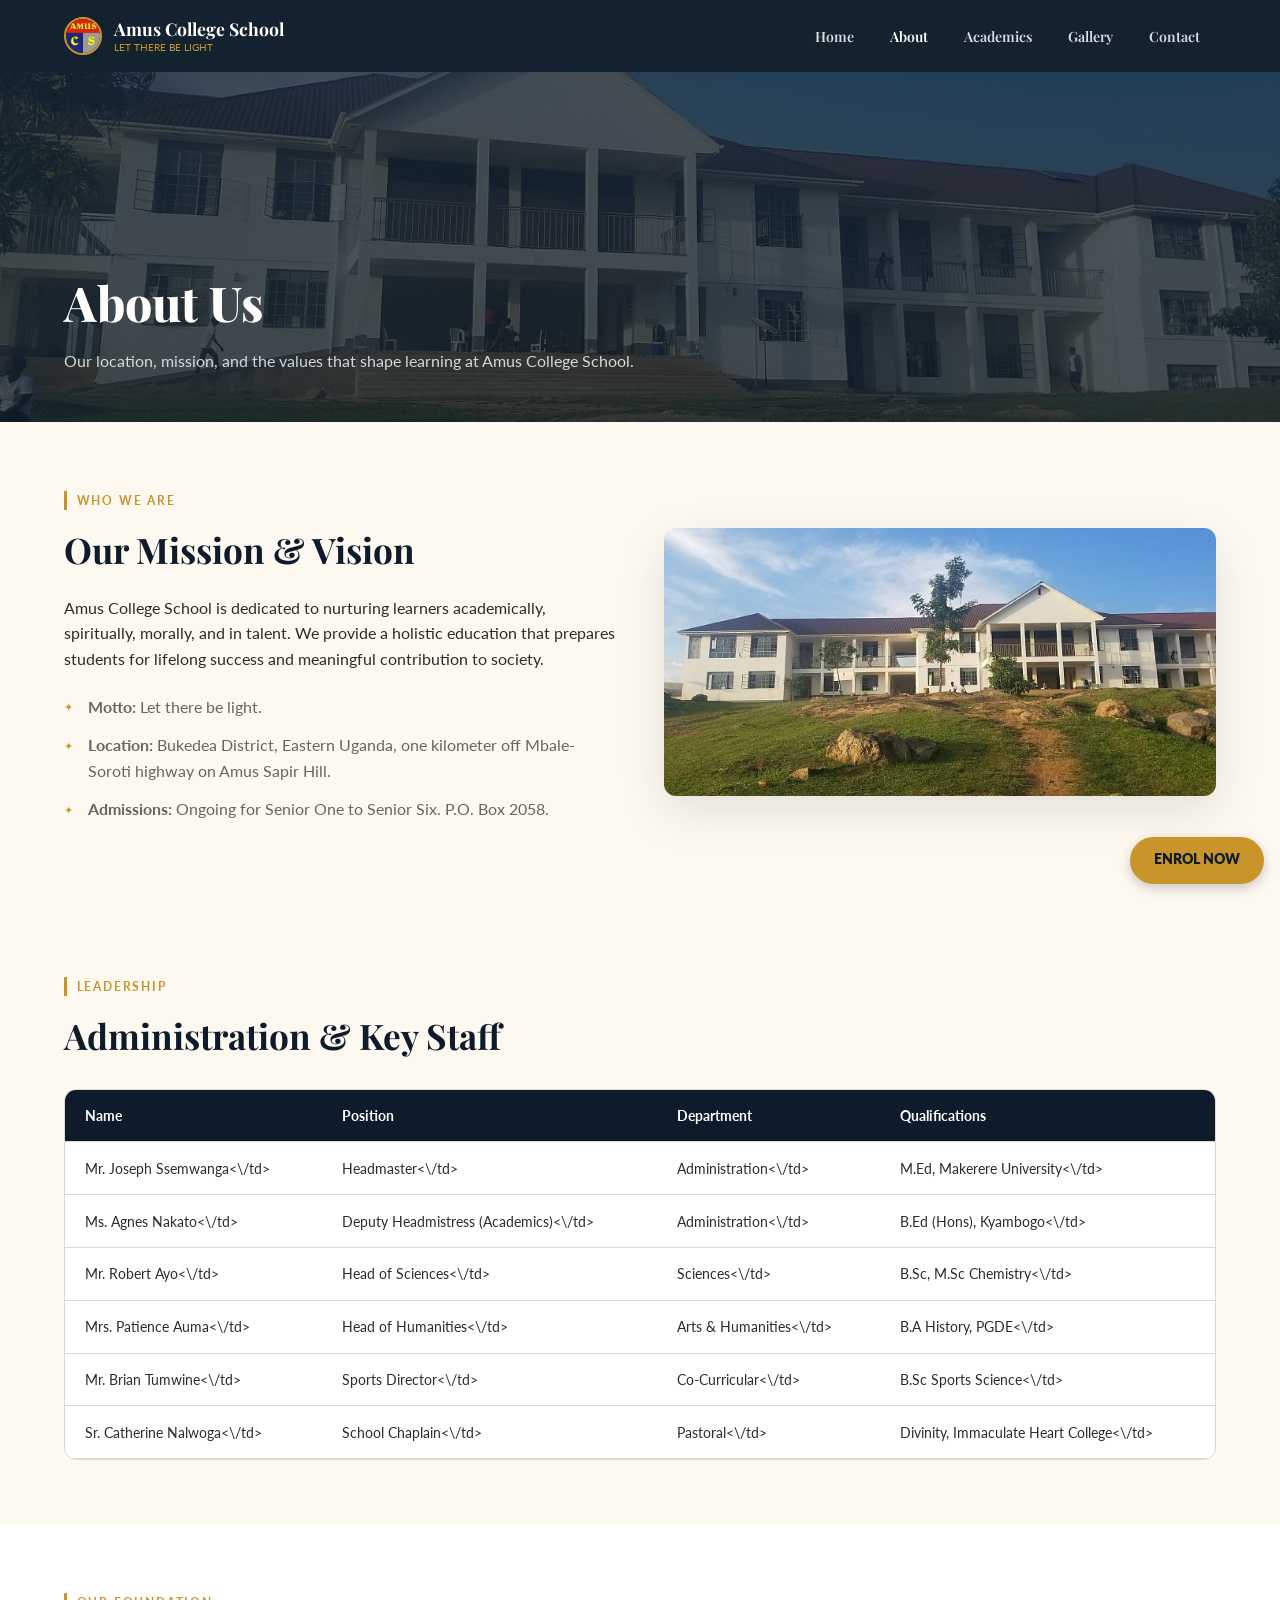
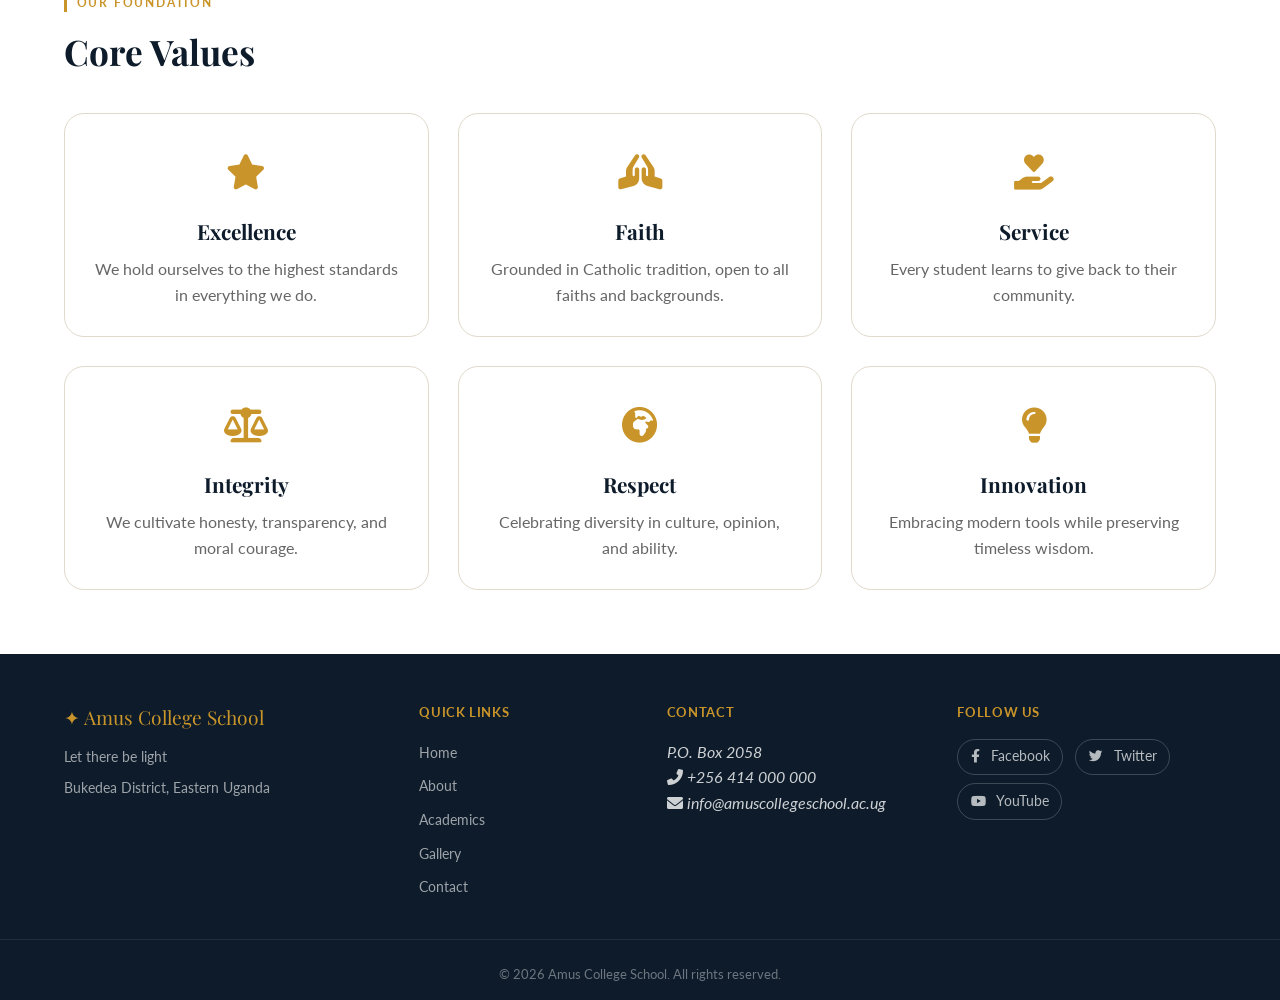
==== commit ec3175f4: "Merge pull request #1 from isnathan915-gif/feature/academicsPage Feature/academics page" ====
--- a/about.html
+++ b/about.html
@@ -1,191 +1,589 @@
-<!DOCTYPE html>
-<html lang="en">
-<head>
-  <meta charset="UTF-8" />
-  <meta name="viewport" content="width=device-width, initial-scale=1.0" />
-  <!-- sch: changed site identity to primary school -->
-  <title>Amus College School – About</title>
-  <link rel="stylesheet" href="style.css" />
-  <!-- sch: removed external Google Fonts link for local-only setup -->
-</head>
-<body data-page-title="About">
-
-  <!-- HEADER / NAV: same reusable top bar as other pages -->
-  <header id="main-header">
-    <div class="header-inner">
-      <div class="logo-block">
-        <div class="logo-crest"><img src="images/sd_634c3c886d6c9.jpg" alt="Amus College School logo" /></div>
-        <div>
-          <span class="logo-name">Amus College School</span>
-          <span class="logo-tag">Let there be light</span>
-        </div>
-      </div>
-      <nav id="main-nav">
-        <ul>
-      <li><a href="index.html" class="nav-link">Home</a></li>
-      <li><a href="about.html" class="nav-link active">About</a></li>
-      <li><a href="academics.html" class="nav-link">Academics</a></li>
-      <li><a href="gallery.html" class="nav-link">Gallery</a></li>
-      <li><a href="contact.html" class="nav-link">Contact</a></li>
-        </ul>
-      </nav>
-    </div>
-  </header>
-  <div class="mobile-top-bar">
-    <div class="mobile-logo">
-      <img src="images/sd_634c3c886d6c9.jpg" alt="Amus College School" />
-      <span>Amus College School</span>
-    </div>
-    <button class="hamburger" id="hamburger" aria-label="Toggle menu">
-      <span></span><span></span><span></span>
-    </button>
-  </div>
-  <!-- PAGE BANNER: hero-style page title area -->
-  <!-- sch: switched banner image to local asset -->
-  <section class="page-banner" style="background-image: url('images/sd_63274e34be51c.jpg')">
-    <div class="banner-overlay"></div>
-    <div class="banner-content">
-      <h1>About Us</h1>
-      <!-- sch: banner copy adjusted -->
-      <p>Our location, goals, and the values that shape learning at Amus College School.</p>
-    </div>
-  </section>
-
-  <!-- MISSION & VISION: school identity statement -->
-  <section class="section-pad">
-    <div class="container two-col">
-      <div>
-        <span class="section-label">Who We Are</span>
-        <h2>Our Mission &amp; Vision</h2>
-        <!-- sch: switched from secondary to primary-school description -->
-        <p>Amus College School is dedicated to nurturing learners academically, spiritually, morally, and in talent.</p>
-        <ul class="styled-list">
-          <li><strong>Motto:</strong> Let there be light.</li>
-          <li><strong>Location:</strong> Bukedea District, Eastern Uganda, one kilometer off Mbale-Soroti highway on Amus Sapir Hill.</li>
-          <li><strong>Admissions:</strong> Ongoing for Senior one to Senior six. P.O. Box number 2058.</li>
-        </ul>
-      </div>
-      <div class="welcome-img-wrap">
-        <!-- sch: switched section image to local asset -->
-        <img src="images/sd_63274c30bddf9.jpg" alt="School main block" class="welcome-img" />
-      </div>
-    </div>
-  </section>
-
-  <!-- STAFF TABLE: key leadership contacts -->
-  <section class="section-pad">
-    <div class="container">
-      <span class="section-label">Leadership</span>
-      <h2>Administration &amp; Key Staff</h2>
-      <div class="table-wrap">
-        <table class="staff-table">
-          <thead>
-            <tr>
-              <th>Name</th>
-              <th>Position</th>
-              <th>Department</th>
-              <th>Qualifications</th>
-            </tr>
-          </thead>
-          <tbody>
-            <tr>
-              <td>Mr. Joseph Ssemwanga</td>
-              <td>Headmaster</td>
-              <td>Administration</td>
-              <td>M.Ed, Makerere University</td>
-            </tr>
-            <tr>
-              <td>Ms. Agnes Nakato</td>
-              <td>Deputy Headmistress (Academics)</td>
-              <td>Administration</td>
-              <td>B.Ed (Hons), Kyambogo</td>
-            </tr>
-            <tr>
-              <td>Mr. Robert Ayo</td>
-              <td>Head of Sciences</td>
-              <td>Sciences</td>
-              <td>B.Sc, M.Sc Chemistry</td>
-            </tr>
-            <tr>
-              <td>Mrs. Patience Auma</td>
-              <td>Head of Humanities</td>
-              <td>Arts & Humanities</td>
-              <td>B.A History, PGDE</td>
-            </tr>
-            <tr>
-              <td>Mr. Brian Tumwine</td>
-              <td>Sports Director</td>
-              <td>Co-Curricular</td>
-              <td>B.Sc Sports Science</td>
-            </tr>
-            <tr>
-              <td>Sr. Catherine Nalwoga</td>
-              <td>School Chaplain</td>
-              <td>Pastoral</td>
-              <td>Divinity, Immaculate Heart College</td>
-            </tr>
-          </tbody>
-        </table>
-      </div>
-    </div>
-  </section>
-
-  <!-- CORE VALUES: guiding principles shown as cards -->
-  <section class="section-pad bg-dark-alt">
-    <div class="container">
-      <span class="section-label" style="color: var(--gold)">Our Foundation</span>
-      <h2 style="color:#fff">Core Values</h2>
-      <div class="values-grid">
-        <div class="value-card"><div class="val-icon">🌟</div><h4>Excellence</h4><p>We hold ourselves to the highest standards in everything we do.</p></div>
-        <div class="value-card"><div class="val-icon">🙏</div><h4>Faith</h4><p>Grounded in Catholic tradition, open to all faiths and backgrounds.</p></div>
-        <div class="value-card"><div class="val-icon">🤝</div><h4>Service</h4><p>Every student learns to give back to their community.</p></div>
-        <div class="value-card"><div class="val-icon">⚖️</div><h4>Integrity</h4><p>We cultivate honesty, transparency, and moral courage.</p></div>
-        <div class="value-card"><div class="val-icon">🌍</div><h4>Respect</h4><p>Celebrating diversity in culture, opinion, and ability.</p></div>
-        <div class="value-card"><div class="val-icon">💡</div><h4>Innovation</h4><p>Embracing modern tools while preserving timeless wisdom.</p></div>
-      </div>
-    </div>
-  </section>
-
-  <!-- FOOTER: shared links + contact + social buttons -->
-  <footer id="main-footer">
-    <div class="footer-inner">
-      <div class="footer-col">
-        <!-- sch: footer branding updated -->
-        <div class="footer-logo">✦ Amus College School</div>
-        <p>Let there be light<br />Bukedea District, Eastern Uganda</p>
-      </div>
-      <div class="footer-col">
-        <h5>Quick Links</h5>
-        <ul>
-          <li><a href="index.html">Home</a></li>
-          <li><a href="about.html">About</a></li>
-          <li><a href="academics.html">Academics</a></li>
-          <li><a href="gallery.html">Gallery</a></li>
-          <li><a href="contact.html">Contact</a></li>
-        </ul>
-      </div>
-      <div class="footer-col">
-        <h5>Contact</h5>
-        <!-- sch: contact email updated -->
-        <address>P.O. Box 2058<br />📞 +256 414 000 000<br />✉ info@amuscollegeschool.ac.ug</address>
-      </div>
-      <div class="footer-col">
-        <h5>Follow Us</h5>
-        <div class="social-links">
-          <a href="#" class="social-btn">Facebook</a>
-          <a href="#" class="social-btn">Twitter</a>
-          <a href="#" class="social-btn">YouTube</a>
-        </div>
-      </div>
-    </div>
-    <!-- sch: copyright name updated -->
-    <div class="footer-bottom"><p>&copy; 2026 Amus College School. All rights reserved.</p></div>
-  </footer>
-
-  <!-- sch: floating enrol CTA separate from navbar -->
-  <a href="contact.html#registration" class="floating-enrol-btn">Enrol Now</a>
-
-  <script src="main.js"></script>
-</body>
-</html>
-
+<!DOCTYPE html>
+<html lang="en">
+<head>
+  <meta charset="UTF-8" />
+  <meta name="viewport" content="width=device-width, initial-scale=1.0" />
+  <title>Amus College School – About Us</title>
+  <!-- Google Fonts -->
+  <link rel="preconnect" href="https://fonts.googleapis.com">
+  <link rel="preconnect" href="https://fonts.gstatic.com" crossorigin>
+  <link href="https://fonts.googleapis.com/css2?family=Playfair+Display:ital,wght@0,700;0,900;1,700&family=Lato:wght@400;600;700&display=swap" rel="stylesheet">
+  <!-- Font Awesome 6 -->
+  <link rel="stylesheet" href="https://cdnjs.cloudflare.com/ajax/libs/font-awesome/6.0.0-beta3/css/all.min.css">
+  <style>
+    /* ---------- GLOBAL STYLES (matching main site) ---------- */
+    :root {
+      --navy: #0d1b2a;
+      --gold: #c9952a;
+      --gold-light: #f0c96a;
+      --cream: #fdf8f0;
+      --white: #ffffff;
+      --text: #2c2c2c;
+      --text-light: #666;
+      --border: #e0d9cc;
+      --light-bg: #f5f0e8;
+      --header-h: 72px;
+    }
+
+    * {
+      margin: 0;
+      padding: 0;
+      box-sizing: border-box;
+    }
+
+    body {
+      font-family: 'Lato', sans-serif;
+      color: var(--text);
+      background: var(--cream);
+      line-height: 1.6;
+    }
+
+    h1, h2, h3, h4, .logo-name, .nav-link {
+      font-family: 'Playfair Display', serif;
+    }
+
+    .container {
+      max-width: 1200px;
+      margin: 0 auto;
+      padding: 0 1.5rem;
+    }
+
+    .section-pad {
+      padding: 4rem 0;
+    }
+
+    .section-label {
+      display: inline-block;
+      text-transform: uppercase;
+      letter-spacing: 0.15em;
+      font-size: 0.75rem;
+      font-weight: 700;
+      color: var(--gold);
+      border-left: 3px solid var(--gold);
+      padding-left: 0.6rem;
+      margin-bottom: 0.75rem;
+    }
+
+    h2 {
+      font-size: clamp(1.5rem, 3vw, 2.2rem);
+      margin-bottom: 1rem;
+      color: var(--navy);
+    }
+
+    .two-col {
+      display: grid;
+      grid-template-columns: 1fr 1fr;
+      gap: 3rem;
+      align-items: center;
+    }
+
+    .styled-list {
+      list-style: none;
+      margin: 1rem 0;
+    }
+    .styled-list li {
+      padding: 0.4rem 0 0.4rem 1.5rem;
+      position: relative;
+      color: var(--text-light);
+    }
+    .styled-list li::before {
+      content: '✦';
+      position: absolute;
+      left: 0;
+      color: var(--gold);
+      font-size: 0.7rem;
+      top: 0.7rem;
+    }
+
+    .welcome-img {
+      border-radius: 12px;
+      width: 100%;
+      object-fit: cover;
+      box-shadow: 0 16px 48px rgba(13,27,42,0.1);
+    }
+
+    /* Table styles */
+    .table-wrap {
+      overflow-x: auto;
+      border-radius: 12px;
+      margin-top: 1.5rem;
+      background: var(--white);
+      border: 1px solid var(--border);
+    }
+    .staff-table {
+      width: 100%;
+      border-collapse: collapse;
+      font-size: 0.9rem;
+    }
+    .staff-table thead tr {
+      background: var(--navy);
+      color: var(--white);
+    }
+    .staff-table th, .staff-table td {
+      padding: 0.9rem 1.25rem;
+      text-align: left;
+      border-bottom: 1px solid var(--border);
+    }
+    .staff-table th {
+      font-weight: 700;
+    }
+    .staff-table tbody tr:hover {
+      background: rgba(201,149,42,0.05);
+    }
+
+    /* Values grid (cards) */
+    .values-grid {
+      display: grid;
+      grid-template-columns: repeat(auto-fit, minmax(280px, 1fr));
+      gap: 1.8rem;
+      margin-top: 2rem;
+    }
+    .value-card {
+      background: var(--white);
+      border: 1px solid var(--border);
+      border-radius: 20px;
+      padding: 1.8rem;
+      text-align: center;
+      transition: transform 0.2s ease;
+    }
+    .value-card:hover {
+      transform: translateY(-5px);
+      border-color: var(--gold-light);
+    }
+    .val-icon {
+      font-size: 2.2rem;
+      margin-bottom: 1rem;
+      display: block;
+      color: var(--gold);
+    }
+    .value-card h4 {
+      font-size: 1.3rem;
+      margin-bottom: 0.5rem;
+      color: var(--navy);
+    }
+    .value-card p {
+      color: var(--text-light);
+    }
+
+    /* Header & Navigation */
+    #main-header {
+      position: fixed;
+      top: 0; left: 0; right: 0;
+      z-index: 1000;
+      height: var(--header-h);
+      background: rgba(13, 27, 42, 0.97);
+      backdrop-filter: blur(8px);
+    }
+    .header-inner {
+      max-width: 1200px;
+      margin: 0 auto;
+      padding: 0 1.5rem;
+      height: 100%;
+      display: flex;
+      align-items: center;
+      justify-content: space-between;
+    }
+    .logo-block { display: flex; align-items: center; gap: 0.75rem; }
+    .logo-crest { width: 38px; height: 38px; border-radius: 50%; border: 2px solid var(--gold); display: grid; place-items: center; }
+    .logo-crest img { width: 100%; height: 100%; object-fit: cover; border-radius: 50%; }
+    .logo-name { font-size: 1.1rem; font-weight: 700; color: var(--white); margin-bottom: 0.1rem; }
+    .logo-tag { font-size: 0.65rem; color: var(--gold); text-transform: uppercase; display: inline-block; }
+    .logo-block > div {
+      display: flex;
+      flex-direction: column;
+      align-items: flex-start;
+      line-height: 1.2;
+    }
+    #main-nav ul { display: flex; align-items: center; gap: 0.25rem; list-style: none; }
+    .nav-link { padding: 0.5rem 1rem; color: rgba(255,255,255,0.85); font-size: 0.88rem; font-weight: 600; text-decoration: none; }
+    .nav-link:hover, .nav-link.active { color: var(--white); }
+    .hamburger { display: none; flex-direction: column; justify-content: center; gap: 5px; background: var(--navy); border: 1px solid var(--gold); cursor: pointer; position: fixed; right: 1rem; top: 1.1rem; z-index: 1001; width: 44px; height: 44px; border-radius: 4px; }
+    .hamburger span { display: block; width: 24px; height: 2px; background: var(--white); margin: 0 auto; }
+
+    /* Page Banner */
+    .page-banner {
+      position: relative;
+      height: 350px;
+      display: flex;
+      align-items: flex-end;
+      padding-bottom: 3rem;
+      background-size: cover;
+      background-position: center;
+      margin-top: var(--header-h);
+    }
+    .banner-overlay {
+      position: absolute;
+      inset: 0;
+      background: rgba(13,27,42,0.75);
+    }
+    .banner-content {
+      position: relative;
+      z-index: 1;
+      padding: 0 1.5rem;
+      max-width: 1200px;
+      margin: 0 auto;
+      width: 100%;
+    }
+    .banner-content h1 {
+      color: var(--white);
+      font-size: clamp(2rem, 5vw, 3rem);
+      font-weight: 800;
+    }
+    .banner-content p {
+      color: rgba(255,255,255,0.8);
+      margin-top: 0.5rem;
+    }
+
+    /* Footer */
+    #main-footer {
+      background: var(--navy);
+      color: rgba(255,255,255,0.8);
+      padding: 3rem 0 0;
+    }
+    .footer-inner {
+      max-width: 1200px;
+      margin: 0 auto;
+      padding: 0 1.5rem 2rem;
+      display: grid;
+      grid-template-columns: 1.5fr 1fr 1.2fr 1.2fr;
+      gap: 2rem;
+    }
+    .footer-logo {
+      font-family: 'Playfair Display', serif;
+      font-size: 1.2rem;
+      color: var(--gold);
+      margin-bottom: 0.75rem;
+    }
+    .footer-col p { font-size: 0.9rem; color: rgba(255,255,255,0.6); margin-bottom: 0.5rem; }
+    .footer-col h5 { font-size: 0.8rem; font-weight: 700; text-transform: uppercase; color: var(--gold); margin-bottom: 1rem; letter-spacing: 0.05em; }
+    .footer-col ul { list-style: none; }
+    .footer-col ul li { margin-bottom: 0.5rem; }
+    .footer-col ul a { color: rgba(255,255,255,0.6); text-decoration: none; font-size: 0.9rem; transition: color 0.2s; }
+    .footer-col ul a:hover { color: var(--gold); }
+    .social-links .social-btn {
+      display: inline-block;
+      padding: 0.4rem 0.8rem;
+      margin-right: 0.5rem;
+      margin-bottom: 0.5rem;
+      border: 1px solid rgba(255,255,255,0.2);
+      border-radius: 40px;
+      color: rgba(255,255,255,0.7);
+      font-size: 0.85rem;
+      text-decoration: none;
+      transition: all 0.2s;
+    }
+    .social-links .social-btn i {
+      margin-right: 0.4rem;
+    }
+    .social-links .social-btn:hover {
+      background: var(--gold);
+      border-color: var(--gold);
+      color: var(--navy);
+    }
+    .footer-bottom {
+      border-top: 1px solid rgba(255,255,255,0.08);
+      padding: 1.5rem 1.5rem 1rem;
+      text-align: center;
+      font-size: 0.8rem;
+      color: rgba(255,255,255,0.4);
+    }
+
+    /* Floating CTA */
+    .floating-enrol-btn {
+      position: fixed;
+      right: 1rem; bottom: 1rem;
+      z-index: 1200;
+      background: var(--gold);
+      color: var(--navy);
+      font-weight: 800;
+      font-size: 0.85rem;
+      text-transform: uppercase;
+      padding: 0.8rem 1.5rem;
+      border-radius: 999px;
+      text-decoration: none;
+      box-shadow: 0 4px 12px rgba(0,0,0,0.2);
+      transition: background 0.2s;
+    }
+    .floating-enrol-btn:hover {
+      background: var(--gold-light);
+    }
+
+    /* ========== MOBILE HEADER FIX – Far left logo, far right hamburger ========== */
+    @media (max-width: 768px) {
+      #main-header {
+        display: flex !important;
+        height: var(--header-h) !important;
+        background: var(--navy) !important;
+        backdrop-filter: none !important;
+        position: fixed;
+        top: 0;
+        left: 0;
+        right: 0;
+        z-index: 1000;
+      }
+      .header-inner {
+        display: flex;
+        align-items: center;
+        justify-content: space-between;
+        width: 100%;
+        padding: 0 1.5rem;
+      }
+      .logo-block {
+        flex: 0 0 auto;
+      }
+      .hamburger {
+        display: flex !important;
+        position: relative !important;
+        right: auto !important;
+        top: auto !important;
+        margin-left: auto;
+        order: 2;
+      }
+      #main-nav {
+        position: fixed;
+        top: var(--header-h);
+        left: 0;
+        right: 0;
+        background: var(--navy);
+        padding: 1rem 1.5rem;
+        transform: translateY(-200%);
+        transition: transform 0.3s ease;
+        z-index: 999;
+      }
+      #main-nav.open {
+        transform: translateY(0);
+        display: block !important;
+      }
+      #main-nav ul {
+        flex-direction: column;
+        gap: 0;
+      }
+      .nav-link {
+        display: block;
+        padding: 0.75rem 0;
+        border-bottom: 1px solid rgba(255,255,255,0.07);
+      }
+      .two-col {
+        grid-template-columns: 1fr;
+        gap: 2rem;
+      }
+      .footer-inner {
+        grid-template-columns: 1fr;
+        gap: 1.5rem;
+      }
+      .page-banner {
+        height: 250px;
+      }
+    }
+
+    /* Scroll reveal animation */
+    .value-card, .staff-table, .welcome-img {
+      opacity: 0;
+      transform: translateY(20px);
+      transition: opacity 0.5s ease, transform 0.5s ease;
+    }
+    .animate-in {
+      opacity: 1 !important;
+      transform: translateY(0) !important;
+    }
+  </style>
+</head>
+<body data-page-title="About">
+
+  <!-- HEADER / NAV -->
+  <header id="main-header">
+    <div class="header-inner">
+      <div class="logo-block">
+        <div class="logo-crest"><img src="images/sd_634c3c886d6c9.jpg" alt="Amus College School logo" /></div>
+        <div>
+          <span class="logo-name">Amus College School</span>
+          <span class="logo-tag">Let there be light</span>
+        </div>
+      </div>
+      <nav id="main-nav">
+        <ul>
+          <li><a href="index.html" class="nav-link">Home</a></li>
+          <li><a href="about.html" class="nav-link active">About</a></li>
+          <li><a href="academics.html" class="nav-link">Academics</a></li>
+          <li><a href="gallery.html" class="nav-link">Gallery</a></li>
+          <li><a href="contact.html" class="nav-link">Contact</a></li>
+        </ul>
+      </nav>
+      <button class="hamburger" id="hamburger" aria-label="Toggle menu">
+        <span></span><span></span><span></span>
+      </button>
+    </div>
+  </header>
+
+  <!-- PAGE BANNER -->
+  <section class="page-banner" style="background-image: url('images/sd_63274e34be51c.jpg')">
+    <div class="banner-overlay"></div>
+    <div class="banner-content">
+      <h1>About Us</h1>
+      <p>Our location, mission, and the values that shape learning at Amus College School.</p>
+    </div>
+  </section>
+
+  <!-- MISSION & VISION -->
+  <section class="section-pad">
+    <div class="container two-col">
+      <div>
+        <span class="section-label">Who We Are</span>
+        <h2>Our Mission &amp; Vision</h2>
+        <p>Amus College School is dedicated to nurturing learners academically, spiritually, morally, and in talent. We provide a holistic education that prepares students for lifelong success and meaningful contribution to society.</p>
+        <ul class="styled-list">
+          <li><strong>Motto:</strong> Let there be light.</li>
+          <li><strong>Location:</strong> Bukedea District, Eastern Uganda, one kilometer off Mbale-Soroti highway on Amus Sapir Hill.</li>
+          <li><strong>Admissions:</strong> Ongoing for Senior One to Senior Six. P.O. Box 2058.</li>
+        </ul>
+      </div>
+      <div class="welcome-img-wrap">
+        <img src="images/sd_63274c30bddf9.jpg" alt="School main building" class="welcome-img" />
+      </div>
+    </div>
+  </section>
+
+  <!-- STAFF TABLE: Leadership -->
+  <section class="section-pad">
+    <div class="container">
+      <span class="section-label">Leadership</span>
+      <h2>Administration &amp; Key Staff</h2>
+      <div class="table-wrap">
+        <table class="staff-table">
+          <thead>
+            <tr><th>Name</th><th>Position</th><th>Department</th><th>Qualifications</th></tr>
+          </thead>
+          <tbody>
+            <tr><td>Mr. Joseph Ssemwanga<\/td><td>Headmaster<\/td><td>Administration<\/td><td>M.Ed, Makerere University<\/td></tr>
+            <tr><td>Ms. Agnes Nakato<\/td><td>Deputy Headmistress (Academics)<\/td><td>Administration<\/td><td>B.Ed (Hons), Kyambogo<\/td></tr>
+            <tr><td>Mr. Robert Ayo<\/td><td>Head of Sciences<\/td><td>Sciences<\/td><td>B.Sc, M.Sc Chemistry<\/td></tr>
+            <tr><td>Mrs. Patience Auma<\/td><td>Head of Humanities<\/td><td>Arts & Humanities<\/td><td>B.A History, PGDE<\/td></tr>
+            <tr><td>Mr. Brian Tumwine<\/td><td>Sports Director<\/td><td>Co-Curricular<\/td><td>B.Sc Sports Science<\/td></tr>
+            <tr><td>Sr. Catherine Nalwoga<\/td><td>School Chaplain<\/td><td>Pastoral<\/td><td>Divinity, Immaculate Heart College<\/td></tr>
+          </tbody>
+        </table>
+      </div>
+    </div>
+  </section>
+
+  <!-- CORE VALUES SECTION – WHITE BACKGROUND -->
+  <section class="section-pad" style="background: var(--white);">
+    <div class="container">
+      <span class="section-label">Our Foundation</span>
+      <h2>Core Values</h2>
+      <div class="values-grid">
+        <div class="value-card"><div class="val-icon"><i class="fas fa-star"></i></div><h4>Excellence</h4><p>We hold ourselves to the highest standards in everything we do.</p></div>
+        <div class="value-card"><div class="val-icon"><i class="fas fa-hands-praying"></i></div><h4>Faith</h4><p>Grounded in Catholic tradition, open to all faiths and backgrounds.</p></div>
+        <div class="value-card"><div class="val-icon"><i class="fas fa-hand-holding-heart"></i></div><h4>Service</h4><p>Every student learns to give back to their community.</p></div>
+        <div class="value-card"><div class="val-icon"><i class="fas fa-balance-scale"></i></div><h4>Integrity</h4><p>We cultivate honesty, transparency, and moral courage.</p></div>
+        <div class="value-card"><div class="val-icon"><i class="fas fa-globe-africa"></i></div><h4>Respect</h4><p>Celebrating diversity in culture, opinion, and ability.</p></div>
+        <div class="value-card"><div class="val-icon"><i class="fas fa-lightbulb"></i></div><h4>Innovation</h4><p>Embracing modern tools while preserving timeless wisdom.</p></div>
+      </div>
+    </div>
+  </section>
+
+  <!-- FOOTER -->
+  <footer id="main-footer">
+    <div class="footer-inner">
+      <div class="footer-col">
+        <div class="footer-logo">✦ Amus College School</div>
+        <p>Let there be light</p>
+        <p>Bukedea District, Eastern Uganda</p>
+      </div>
+      <div class="footer-col">
+        <h5>Quick Links</h5>
+        <ul>
+          <li><a href="index.html">Home</a></li>
+          <li><a href="about.html">About</a></li>
+          <li><a href="academics.html">Academics</a></li>
+          <li><a href="gallery.html">Gallery</a></li>
+          <li><a href="contact.html">Contact</a></li>
+        </ul>
+      </div>
+      <div class="footer-col">
+        <h5>Contact</h5>
+        <address>
+          P.O. Box 2058<br />
+          <i class="fas fa-phone-alt"></i> +256 414 000 000<br />
+          <i class="fas fa-envelope"></i> info@amuscollegeschool.ac.ug
+        </address>
+      </div>
+      <div class="footer-col">
+        <h5>Follow Us</h5>
+        <div class="social-links">
+          <a href="#" class="social-btn"><i class="fab fa-facebook-f"></i> Facebook</a>
+          <a href="#" class="social-btn"><i class="fab fa-twitter"></i> Twitter</a>
+          <a href="#" class="social-btn"><i class="fab fa-youtube"></i> YouTube</a>
+        </div>
+      </div>
+    </div>
+    <div class="footer-bottom">
+      <p>&copy; 2026 Amus College School. All rights reserved.</p>
+    </div>
+  </footer>
+
+  <a href="contact.html#registration" class="floating-enrol-btn">Enrol Now</a>
+
+  <script>
+    (function() {
+      // Brand injection
+      const brand = { name: 'Amus College School', tagline: 'Let there be light' };
+      const logoNameEls = document.querySelectorAll('.logo-name');
+      const logoTags = document.querySelectorAll('.logo-tag');
+      const footerLogo = document.querySelector('.footer-logo');
+      logoNameEls.forEach(el => el.textContent = brand.name);
+      logoTags.forEach(el => el.textContent = brand.tagline);
+      if (footerLogo) footerLogo.innerHTML = `✦ ${brand.name}`;
+      
+      // Page title
+      const pageTitle = document.body.getAttribute('data-page-title');
+      if (pageTitle) document.title = `${brand.name} – ${pageTitle}`;
+
+      // Header scroll shadow
+      const header = document.getElementById('main-header');
+      if (header) {
+        window.addEventListener('scroll', () => {
+          header.style.boxShadow = window.scrollY > 30 ? '0 4px 24px rgba(0,0,0,0.4)' : '';
+        });
+      }
+
+      // Hamburger menu
+      const hamburger = document.getElementById('hamburger');
+      const mainNav = document.getElementById('main-nav');
+      if (hamburger && mainNav) {
+        hamburger.addEventListener('click', () => {
+          const isOpen = mainNav.classList.toggle('open');
+          hamburger.setAttribute('aria-expanded', isOpen);
+          const spans = hamburger.querySelectorAll('span');
+          if (isOpen) {
+            spans[0].style.transform = 'rotate(45deg) translate(5px, 5px)';
+            spans[1].style.opacity = '0';
+            spans[2].style.transform = 'rotate(-45deg) translate(5px, -5px)';
+          } else {
+            spans.forEach(s => { s.style.transform = ''; s.style.opacity = ''; });
+          }
+        });
+        mainNav.querySelectorAll('.nav-link').forEach(link => {
+          link.addEventListener('click', () => {
+            mainNav.classList.remove('open');
+            hamburger.setAttribute('aria-expanded', 'false');
+            hamburger.querySelectorAll('span').forEach(s => { s.style.transform = ''; s.style.opacity = ''; });
+          });
+        });
+      }
+
+      // Scroll reveal animation
+      const animatedElements = document.querySelectorAll('.value-card, .staff-table, .welcome-img');
+      const observer = new IntersectionObserver((entries) => {
+        entries.forEach(entry => {
+          if (entry.isIntersecting) {
+            entry.target.classList.add('animate-in');
+            observer.unobserve(entry.target);
+          }
+        });
+      }, { threshold: 0.1 });
+      animatedElements.forEach(el => observer.observe(el));
+    })();
+  </script>
+</body>
+</html>
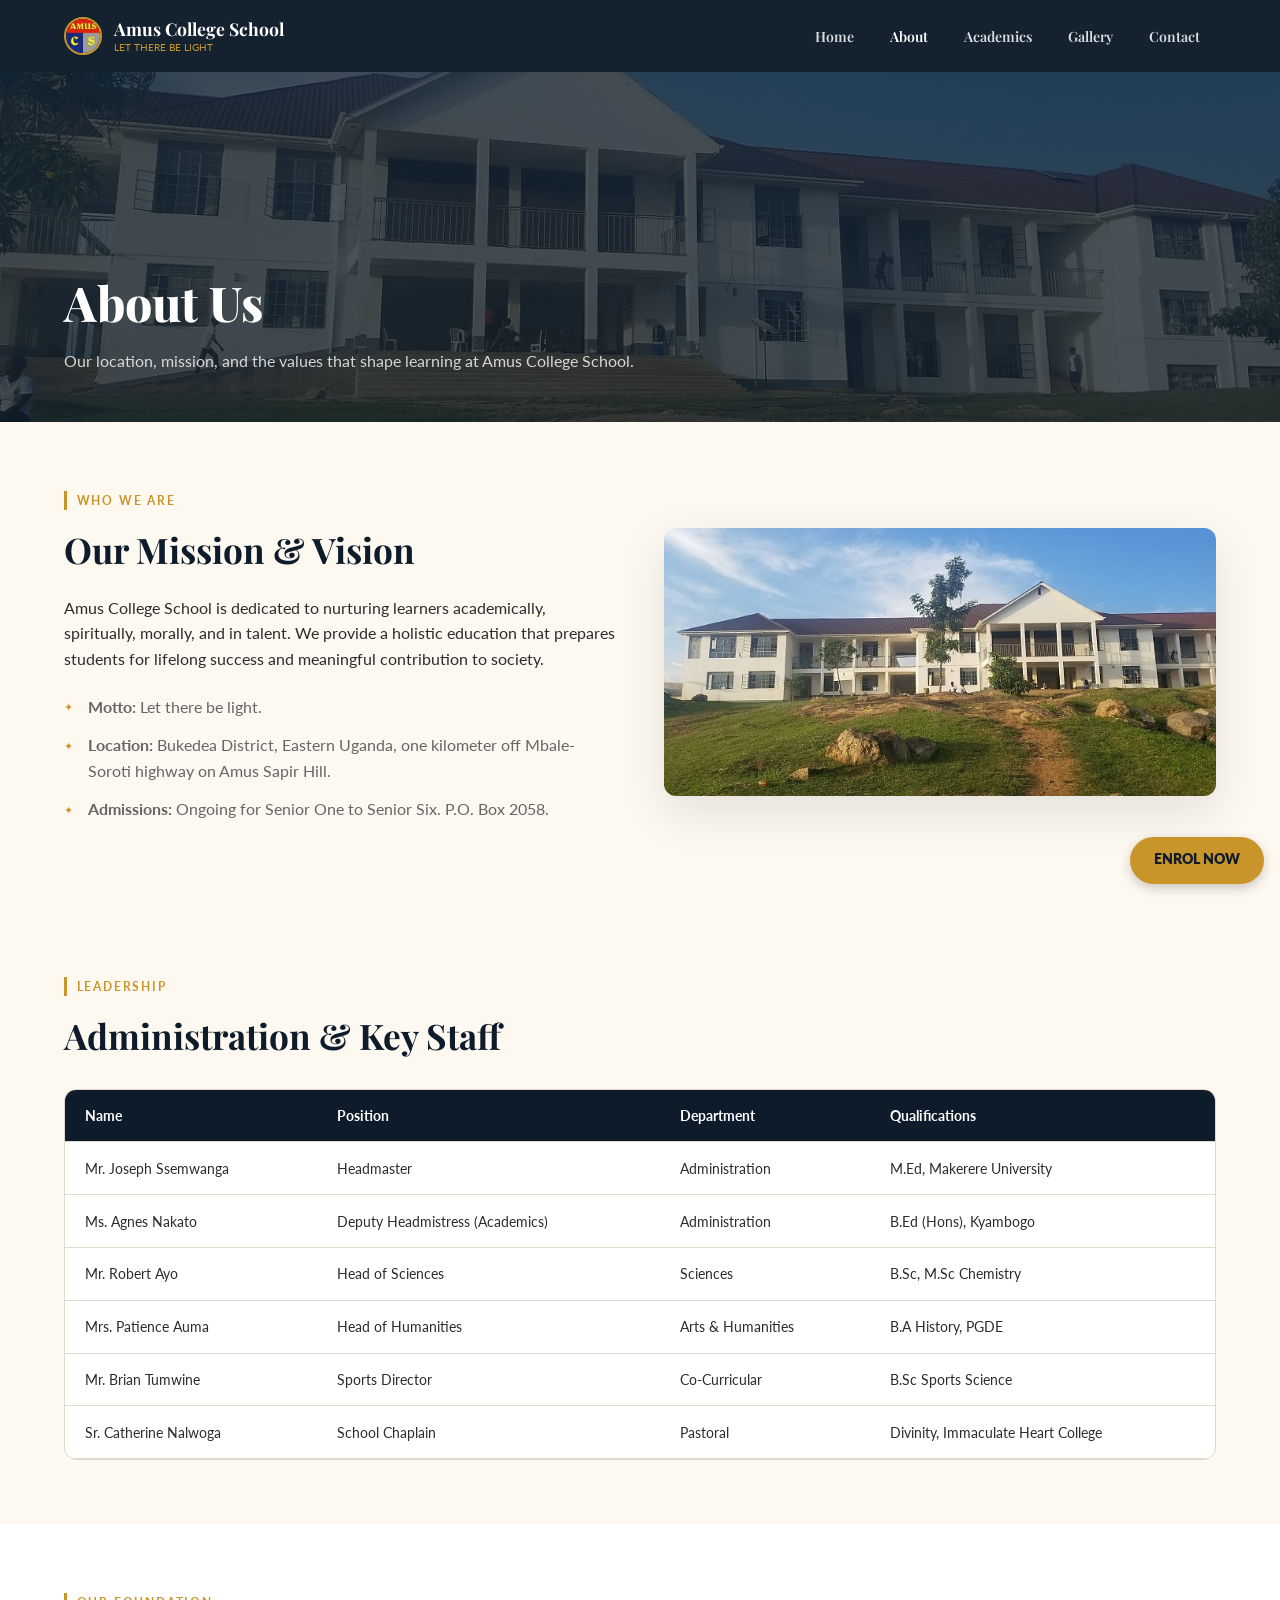
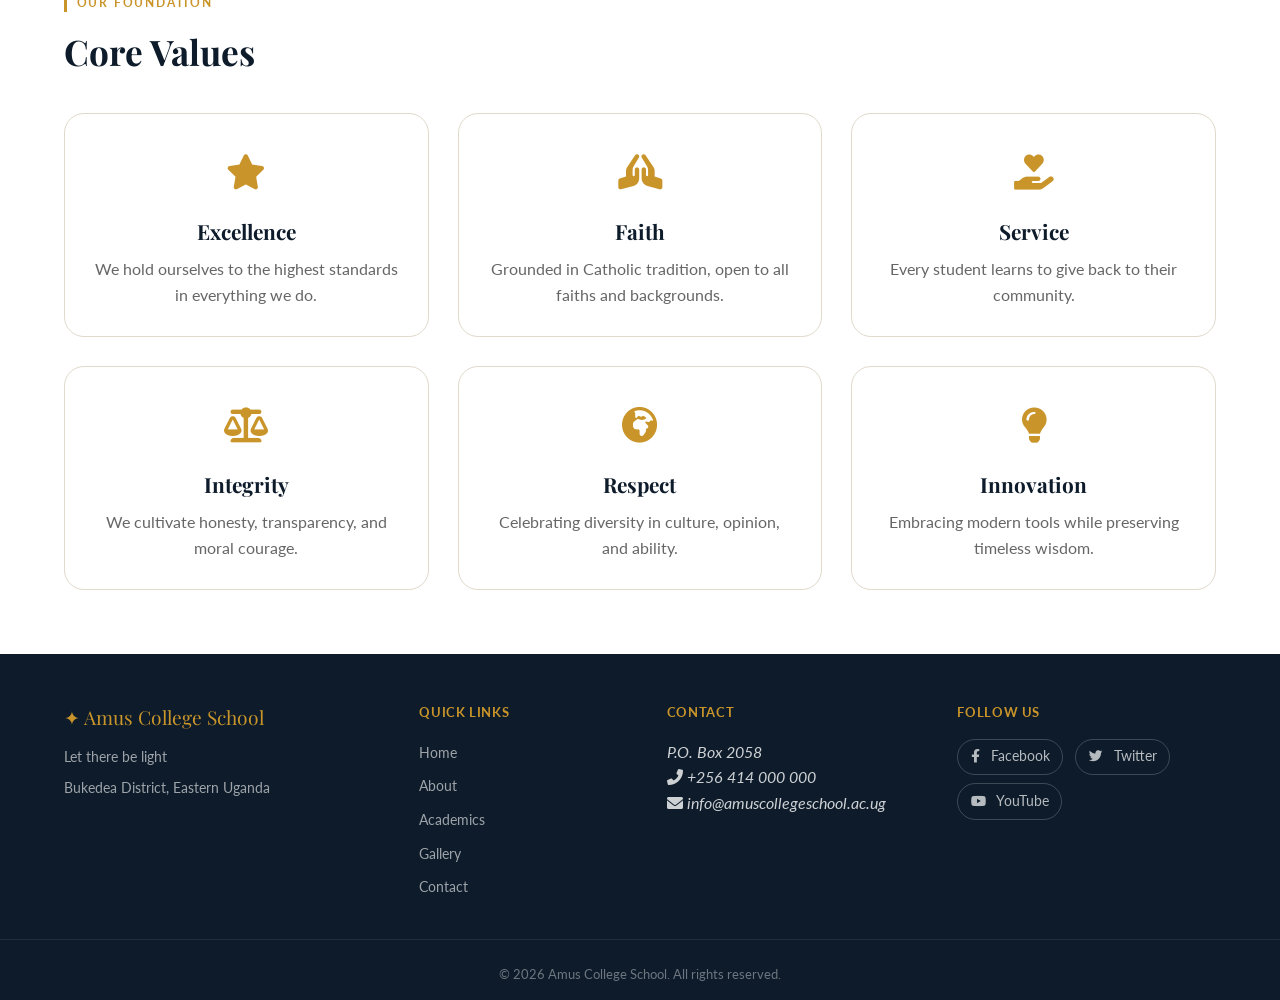
==== commit 3833487a: "Merge 2d224b69d61dec2afeb27f6789e28115cd518872 into ec3175f40afcaf4ca15dc429801ce061fb7117ca" ====
--- a/about.html
+++ b/about.html
@@ -454,13 +454,43 @@
             <tr><th>Name</th><th>Position</th><th>Department</th><th>Qualifications</th></tr>
           </thead>
           <tbody>
-            <tr><td>Mr. Joseph Ssemwanga<\/td><td>Headmaster<\/td><td>Administration<\/td><td>M.Ed, Makerere University<\/td></tr>
-            <tr><td>Ms. Agnes Nakato<\/td><td>Deputy Headmistress (Academics)<\/td><td>Administration<\/td><td>B.Ed (Hons), Kyambogo<\/td></tr>
-            <tr><td>Mr. Robert Ayo<\/td><td>Head of Sciences<\/td><td>Sciences<\/td><td>B.Sc, M.Sc Chemistry<\/td></tr>
-            <tr><td>Mrs. Patience Auma<\/td><td>Head of Humanities<\/td><td>Arts & Humanities<\/td><td>B.A History, PGDE<\/td></tr>
-            <tr><td>Mr. Brian Tumwine<\/td><td>Sports Director<\/td><td>Co-Curricular<\/td><td>B.Sc Sports Science<\/td></tr>
-            <tr><td>Sr. Catherine Nalwoga<\/td><td>School Chaplain<\/td><td>Pastoral<\/td><td>Divinity, Immaculate Heart College<\/td></tr>
-          </tbody>
+  <tr>
+    <td>Mr. Joseph Ssemwanga</td>
+    <td>Headmaster</td>
+    <td>Administration</td>
+    <td>M.Ed, Makerere University</td>
+  </tr>
+  <tr>
+    <td>Ms. Agnes Nakato</td>
+    <td>Deputy Headmistress (Academics)</td>
+    <td>Administration</td>
+    <td>B.Ed (Hons), Kyambogo</td>
+  </tr>
+  <tr>
+    <td>Mr. Robert Ayo</td>
+    <td>Head of Sciences</td>
+    <td>Sciences</td>
+    <td>B.Sc, M.Sc Chemistry</td>
+  </tr>
+  <tr>
+    <td>Mrs. Patience Auma</td>
+    <td>Head of Humanities</td>
+    <td>Arts & Humanities</td>
+    <td>B.A History, PGDE</td>
+  </tr>
+  <tr>
+    <td>Mr. Brian Tumwine</td>
+    <td>Sports Director</td>
+    <td>Co-Curricular</td>
+    <td>B.Sc Sports Science</td>
+  </tr>
+  <tr>
+    <td>Sr. Catherine Nalwoga</td>
+    <td>School Chaplain</td>
+    <td>Pastoral</td>
+    <td>Divinity, Immaculate Heart College</td>
+  </tr>
+</tbody>
         </table>
       </div>
     </div>
